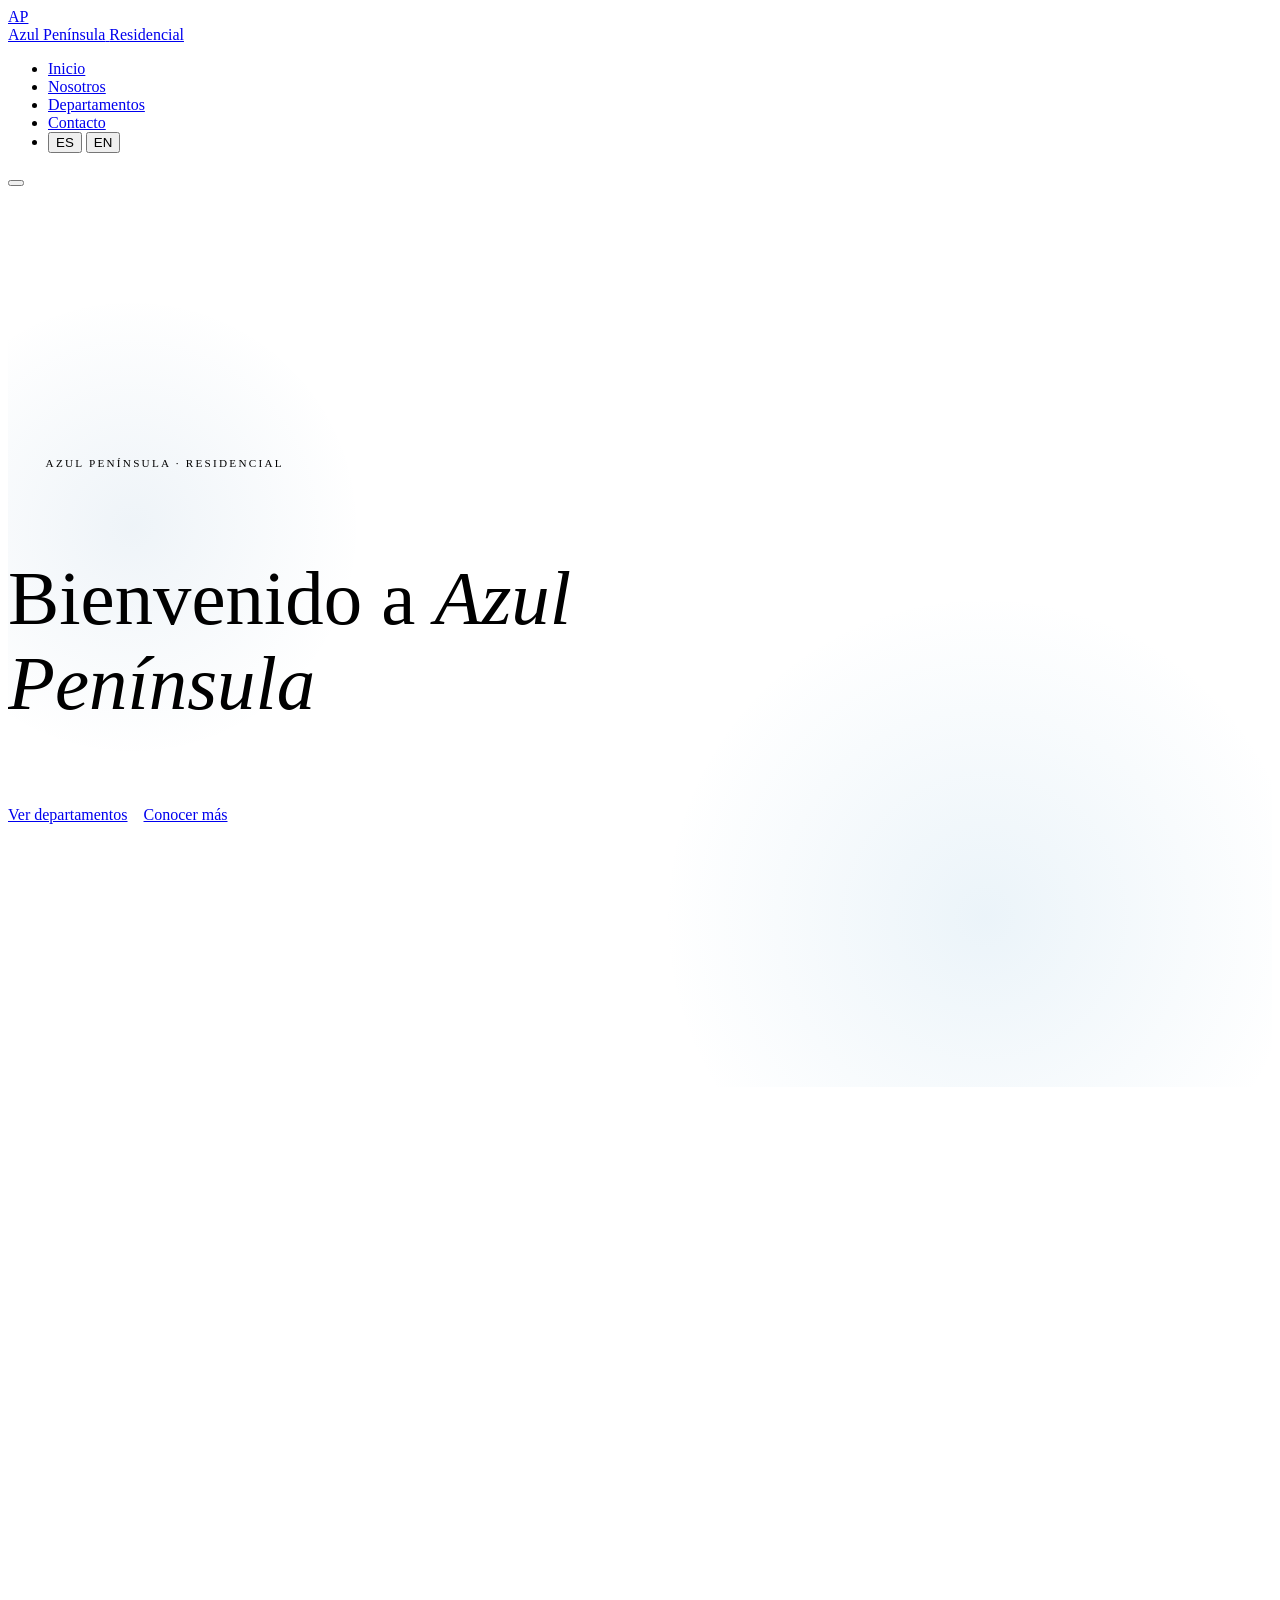
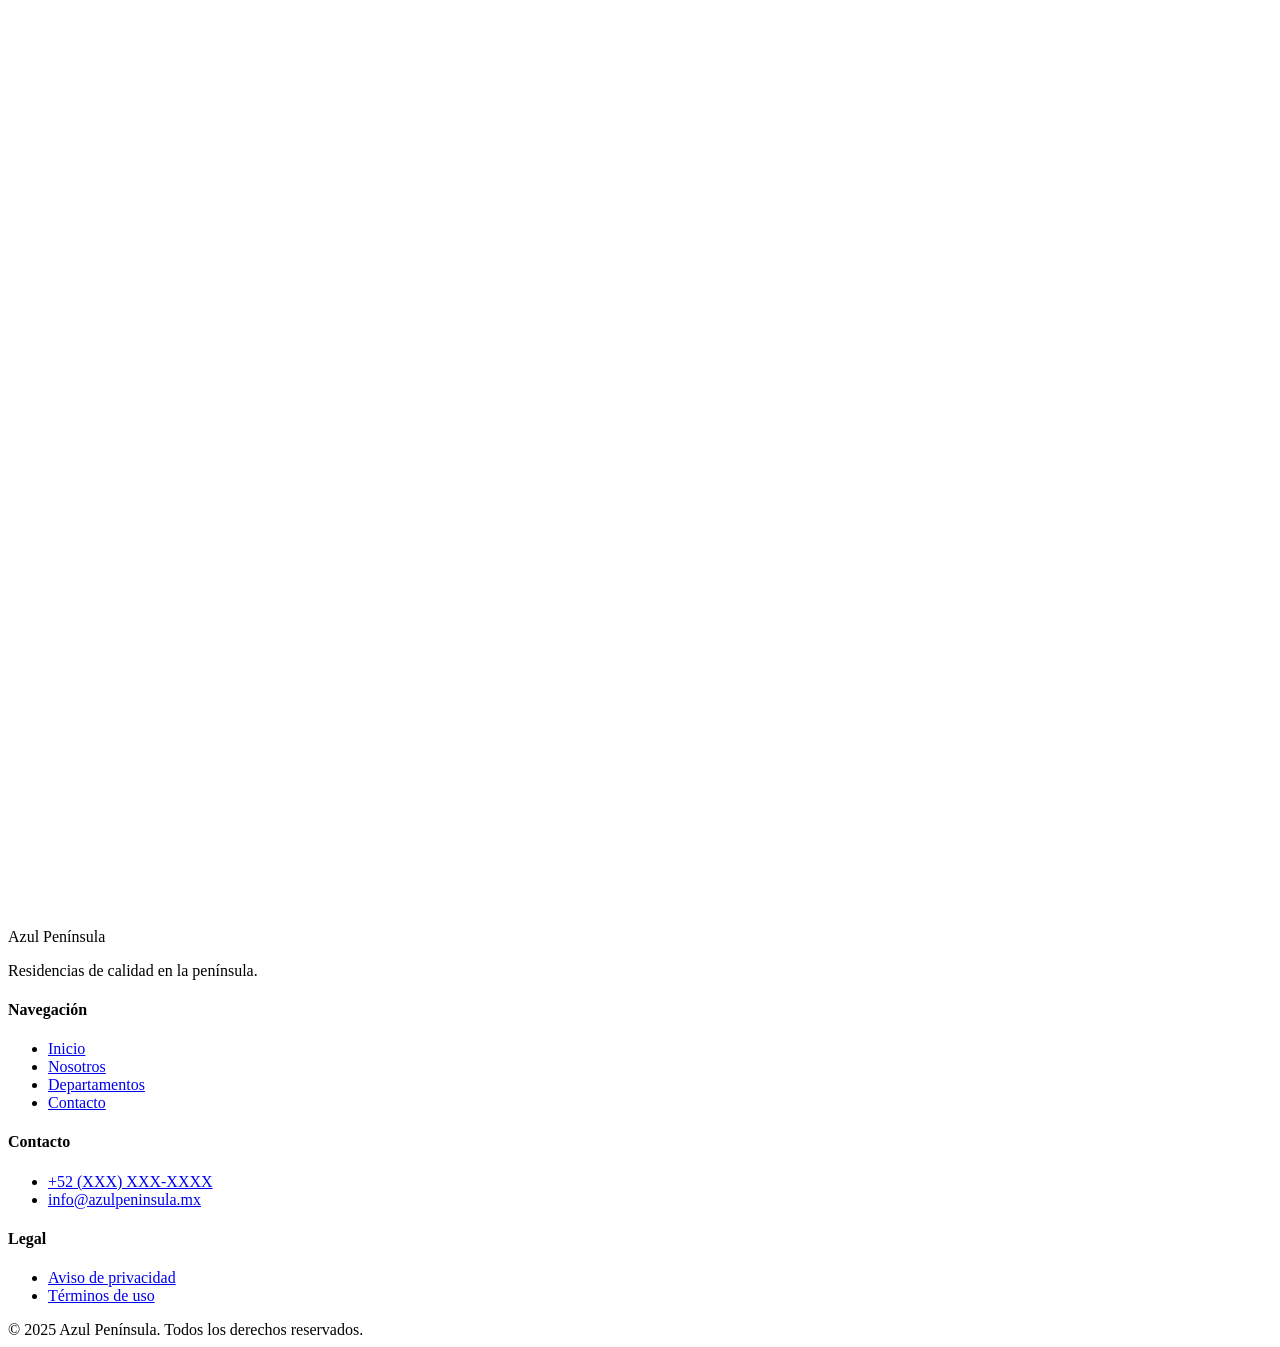
==== index.html @ d914172b "initial commit" ====
<!DOCTYPE html>
<html lang="es">
<head>
  <meta charset="UTF-8" />
  <meta name="viewport" content="width=device-width, initial-scale=1.0" />
  <title>Azul Península — Residencias</title>
  <meta name="description" content="Fraccionamiento residencial Azul Península. Departamentos en renta con calidad, seguridad y comunidad." />
  <link rel="stylesheet" href="css/styles.css" />
  <style>
    /* ── Fade-in animation ── */
    .fade-in {
      opacity: 0;
      transform: translateY(24px);
      transition: opacity 0.7s ease, transform 0.7s ease;
    }
    .fade-in.visible { opacity: 1; transform: none; }

    /* ── Hero principal ── */
    .hero {
      min-height: 100vh;
      background: linear-gradient(160deg, var(--azul-deep) 0%, var(--azul-mid) 60%, #1e4d7a 100%);
      display: flex;
      align-items: center;
      position: relative;
      overflow: hidden;
    }

    .hero::before {
      content: '';
      position: absolute;
      bottom: -20%; right: -5%;
      width: 700px; height: 700px;
      border-radius: 50%;
      background: radial-gradient(circle, rgba(91,163,208,0.12) 0%, transparent 65%);
      pointer-events: none;
    }

    .hero::after {
      content: '';
      position: absolute;
      top: 10%; left: -10%;
      width: 500px; height: 500px;
      border-radius: 50%;
      background: radial-gradient(circle, rgba(42,111,168,0.08) 0%, transparent 65%);
      pointer-events: none;
    }

    .hero-content {
      position: relative;
      z-index: 1;
      max-width: 680px;
    }

    .hero-eyebrow {
      display: inline-flex;
      align-items: center;
      gap: 0.6rem;
      font-size: 0.7rem;
      font-weight: 500;
      letter-spacing: 0.2em;
      text-transform: uppercase;
      color: var(--azul-light);
      margin-bottom: 1.5rem;
    }

    .hero-eyebrow::before {
      content: '';
      display: block;
      width: 28px; height: 1px;
      background: var(--azul-light);
    }

    .hero h1 {
      color: var(--white);
      font-size: clamp(2.8rem, 6vw, 5rem);
      font-weight: 300;
      line-height: 1.1;
      margin-bottom: 1.25rem;
    }

    .hero h1 em {
      font-style: italic;
      color: var(--azul-light);
    }

    .hero p {
      color: rgba(255,255,255,0.65);
      font-size: 1.05rem;
      max-width: 480px;
      margin-bottom: 2.5rem;
    }

    .hero-actions {
      display: flex;
      gap: 1rem;
      flex-wrap: wrap;
    }

    /* Scroll indicator */
    .scroll-hint {
      position: absolute;
      bottom: 2rem; left: 50%;
      transform: translateX(-50%);
      display: flex;
      flex-direction: column;
      align-items: center;
      gap: 0.4rem;
      color: rgba(255,255,255,0.3);
      font-size: 0.65rem;
      letter-spacing: 0.15em;
      text-transform: uppercase;
      animation: bounce 2.5s ease-in-out infinite;
    }

    .scroll-hint svg { width: 18px; height: 18px; }

    @keyframes bounce {
      0%, 100% { transform: translateX(-50%) translateY(0); }
      50%       { transform: translateX(-50%) translateY(8px); }
    }

    /* ── Sección Nosotros ── */
    .home-about {
      background: var(--sand-light);
    }

    .home-about .container {
      display: grid;
      grid-template-columns: 1fr 1fr;
      gap: 5rem;
      align-items: center;
    }

    .about-image {
      border-radius: var(--radius-lg);
      overflow: hidden;
      aspect-ratio: 4/3;
    }

    .about-image .img-placeholder {
      width: 100%; height: 100%;
      min-height: 320px;
    }

    /* ── Sección Departamentos preview ── */
    .home-listings { background: var(--white); }

    .listings-header {
      text-align: center;
      margin-bottom: 3.5rem;
    }

    .listings-preview-grid {
      display: grid;
      grid-template-columns: repeat(3, 1fr);
      gap: 1.5rem;
      margin-bottom: 3rem;
    }

    .listing-preview-card {
      border-radius: var(--radius-lg);
      overflow: hidden;
      box-shadow: var(--shadow-sm);
      transition: var(--transition);
    }

    .listing-preview-card:hover {
      transform: translateY(-5px);
      box-shadow: var(--shadow-md);
    }

    .listing-img {
      aspect-ratio: 4/3;
    }

    .listing-img .img-placeholder { width: 100%; height: 100%; min-height: 200px; }

    .listing-info {
      padding: 1.25rem 1.5rem;
      background: var(--white);
    }

    .listing-info h4 {
      font-family: var(--font-display);
      font-size: 1.15rem;
      font-weight: 400;
      color: var(--text-dark);
      margin-bottom: 0.25rem;
    }

    .listing-price {
      font-size: 1.05rem;
      font-weight: 500;
      color: var(--azul-accent);
    }

    .listing-price span {
      font-size: 0.78rem;
      font-weight: 400;
      color: var(--text-light);
    }

    /* ── CTA Banner ── */
    .cta-banner {
      background: linear-gradient(135deg, var(--azul-deep) 0%, var(--azul-mid) 100%);
      padding: 5rem 0;
      text-align: center;
      position: relative;
      overflow: hidden;
    }

    .cta-banner::before {
      content: '';
      position: absolute;
      inset: 0;
      background: radial-gradient(ellipse at center, rgba(91,163,208,0.1) 0%, transparent 70%);
    }

    .cta-banner h2 { color: var(--white); position: relative; }
    .cta-banner p  { color: rgba(255,255,255,0.6); position: relative; margin: 1rem auto 2rem; max-width: 460px; }

    /* ── Responsive ── */
    @media (max-width: 900px) {
      .home-about .container { grid-template-columns: 1fr; gap: 2.5rem; }
      .about-image { display: none; }
      .listings-preview-grid { grid-template-columns: repeat(2, 1fr); }
    }

    @media (max-width: 600px) {
      .listings-preview-grid { grid-template-columns: 1fr; }
      .hero-actions { flex-direction: column; }
    }
  </style>
</head>
<body>

  <!-- ══ NAVBAR ══ -->
  <nav class="navbar">
    <div class="container">
      <a href="index.html" class="nav-logo">
        <div class="nav-logo-mark">AP</div>
        <div class="nav-logo-text">
          <span class="name">Azul Península</span>
          <span class="tagline">Residencial</span>
        </div>
      </a>

      <ul class="nav-links">
        <li><a href="index.html"       data-i18n="nav.inicio">Inicio</a></li>
        <li><a href="about.html"       data-i18n="nav.nosotros">Nosotros</a></li>
        <li><a href="listings.html"    data-i18n="nav.departamentos">Departamentos</a></li>
        <li><a href="contact.html"     data-i18n="nav.contacto">Contacto</a></li>
        <li>
          <div class="lang-switch">
            <button class="lang-btn active" data-lang="es">ES</button>
            <button class="lang-btn"        data-lang="en">EN</button>
          </div>
        </li>
      </ul>

      <button class="nav-toggle" aria-label="Menú" aria-expanded="false">
        <span></span><span></span><span></span>
      </button>
    </div>
  </nav>

  <!-- ══ HERO ══ -->
  <section class="hero">
    <div class="container">
      <div class="hero-content">
        <span class="hero-eyebrow">Azul Península · Residencial</span>
        <h1 data-i18n="hero.titulo">Bienvenido a <em>Azul Península</em></h1>
        <p data-i18n="hero.subtitulo">Un lugar donde vivir bien es el estándar.</p>
        <div class="hero-actions">
          <a href="listings.html" class="btn btn-primary" data-i18n="hero.cta1">Ver departamentos</a>
          <a href="about.html"    class="btn btn-ghost"   data-i18n="hero.cta2">Conocer más</a>
        </div>
      </div>
    </div>
    <div class="scroll-hint">
      <svg viewBox="0 0 24 24" fill="none" stroke="currentColor" stroke-width="1.5">
        <path d="M12 5v14M5 12l7 7 7-7"/>
      </svg>
    </div>
  </section>

  <!-- ══ NOSOTROS (preview) ══ -->
  <section class="home-about fade-in">
    <div class="container">
      <div class="about-image">
        <div class="img-placeholder">📷 Foto del fraccionamiento</div>
      </div>
      <div class="about-text">
        <span class="section-label" data-i18n="home.nosotros.label">Quiénes somos</span>
        <h2 data-i18n="home.nosotros.titulo">Comunidad, transparencia y calidad de vida</h2>
        <div class="section-divider"></div>
        <p data-i18n="home.nosotros.texto">
          Azul Península es un fraccionamiento residencial administrado con transparencia, donde cada residente forma parte de una comunidad comprometida con el bienestar colectivo.
        </p>
        <a href="about.html" class="btn btn-outline mt-4" data-i18n="home.nosotros.cta">Conoce a la administración</a>
      </div>
    </div>
  </section>

  <!-- ══ DEPARTAMENTOS (preview) ══ -->
  <section class="home-listings fade-in">
    <div class="container">
      <div class="listings-header">
        <span class="section-label" data-i18n="home.deptos.label">Disponibles</span>
        <h2 data-i18n="home.deptos.titulo">Departamentos en renta</h2>
        <div class="section-divider center"></div>
        <p data-i18n="home.deptos.texto">Espacios modernos y bien equipados listos para habitarse.</p>
      </div>

      <div class="listings-preview-grid">
        <!-- Card 1 -->
        <div class="listing-preview-card">
          <div class="listing-img">
            <div class="img-placeholder">📷 Depto 101</div>
          </div>
          <div class="listing-info">
            <h4>Departamento 101</h4>
            <p class="listing-price">$8,500 <span data-i18n="listings.card.renta">/ mes</span></p>
          </div>
        </div>
        <!-- Card 2 -->
        <div class="listing-preview-card">
          <div class="listing-img">
            <div class="img-placeholder">📷 Depto 205</div>
          </div>
          <div class="listing-info">
            <h4>Departamento 205</h4>
            <p class="listing-price">$9,200 <span data-i18n="listings.card.renta">/ mes</span></p>
          </div>
        </div>
        <!-- Card 3 -->
        <div class="listing-preview-card">
          <div class="listing-img">
            <div class="img-placeholder">📷 Depto 312</div>
          </div>
          <div class="listing-info">
            <h4>Departamento 312</h4>
            <p class="listing-price">$10,500 <span data-i18n="listings.card.renta">/ mes</span></p>
          </div>
        </div>
      </div>

      <div class="text-center">
        <a href="listings.html" class="btn btn-primary" data-i18n="home.deptos.cta">Ver catálogo completo</a>
      </div>
    </div>
  </section>

  <!-- ══ CTA BANNER ══ -->
  <section class="cta-banner fade-in">
    <div class="container">
      <span class="section-label" data-i18n="home.contacto.label">¿Listo para vivir aquí?</span>
      <h2 data-i18n="home.contacto.titulo">Agenda una visita</h2>
      <p data-i18n="home.contacto.texto">Nuestro equipo está listo para mostrarte las opciones disponibles.</p>
      <a href="contact.html" class="btn btn-primary" data-i18n="home.contacto.cta">Contactar ahora</a>
    </div>
  </section>

  <!-- ══ FOOTER ══ -->
  <footer class="footer">
    <div class="container">
      <div class="footer-grid">
        <div class="footer-brand">
          <p class="name">Azul Península</p>
          <p data-i18n="footer.tagline">Residencias de calidad en la península.</p>
        </div>
        <div class="footer-col">
          <h4 data-i18n="footer.nav">Navegación</h4>
          <ul>
            <li><a href="index.html"    data-i18n="nav.inicio">Inicio</a></li>
            <li><a href="about.html"    data-i18n="nav.nosotros">Nosotros</a></li>
            <li><a href="listings.html" data-i18n="nav.departamentos">Departamentos</a></li>
            <li><a href="contact.html"  data-i18n="nav.contacto">Contacto</a></li>
          </ul>
        </div>
        <div class="footer-col">
          <h4 data-i18n="footer.contacto">Contacto</h4>
          <ul>
            <li><a href="tel:+52XXXXXXXXXX">+52 (XXX) XXX-XXXX</a></li>
            <li><a href="mailto:info@azulpeninsula.mx">info@azulpeninsula.mx</a></li>
          </ul>
        </div>
        <div class="footer-col">
          <h4 data-i18n="footer.legal">Legal</h4>
          <ul>
            <li><a href="#" data-i18n="footer.aviso">Aviso de privacidad</a></li>
            <li><a href="#" data-i18n="footer.terminos">Términos de uso</a></li>
          </ul>
        </div>
      </div>
      <div class="footer-bottom">
        <span>© 2025 Azul Península.</span>
        <span data-i18n="footer.rights">Todos los derechos reservados.</span>
      </div>
    </div>
  </footer>

  <script src="js/main.js"></script>
</body>
</html>
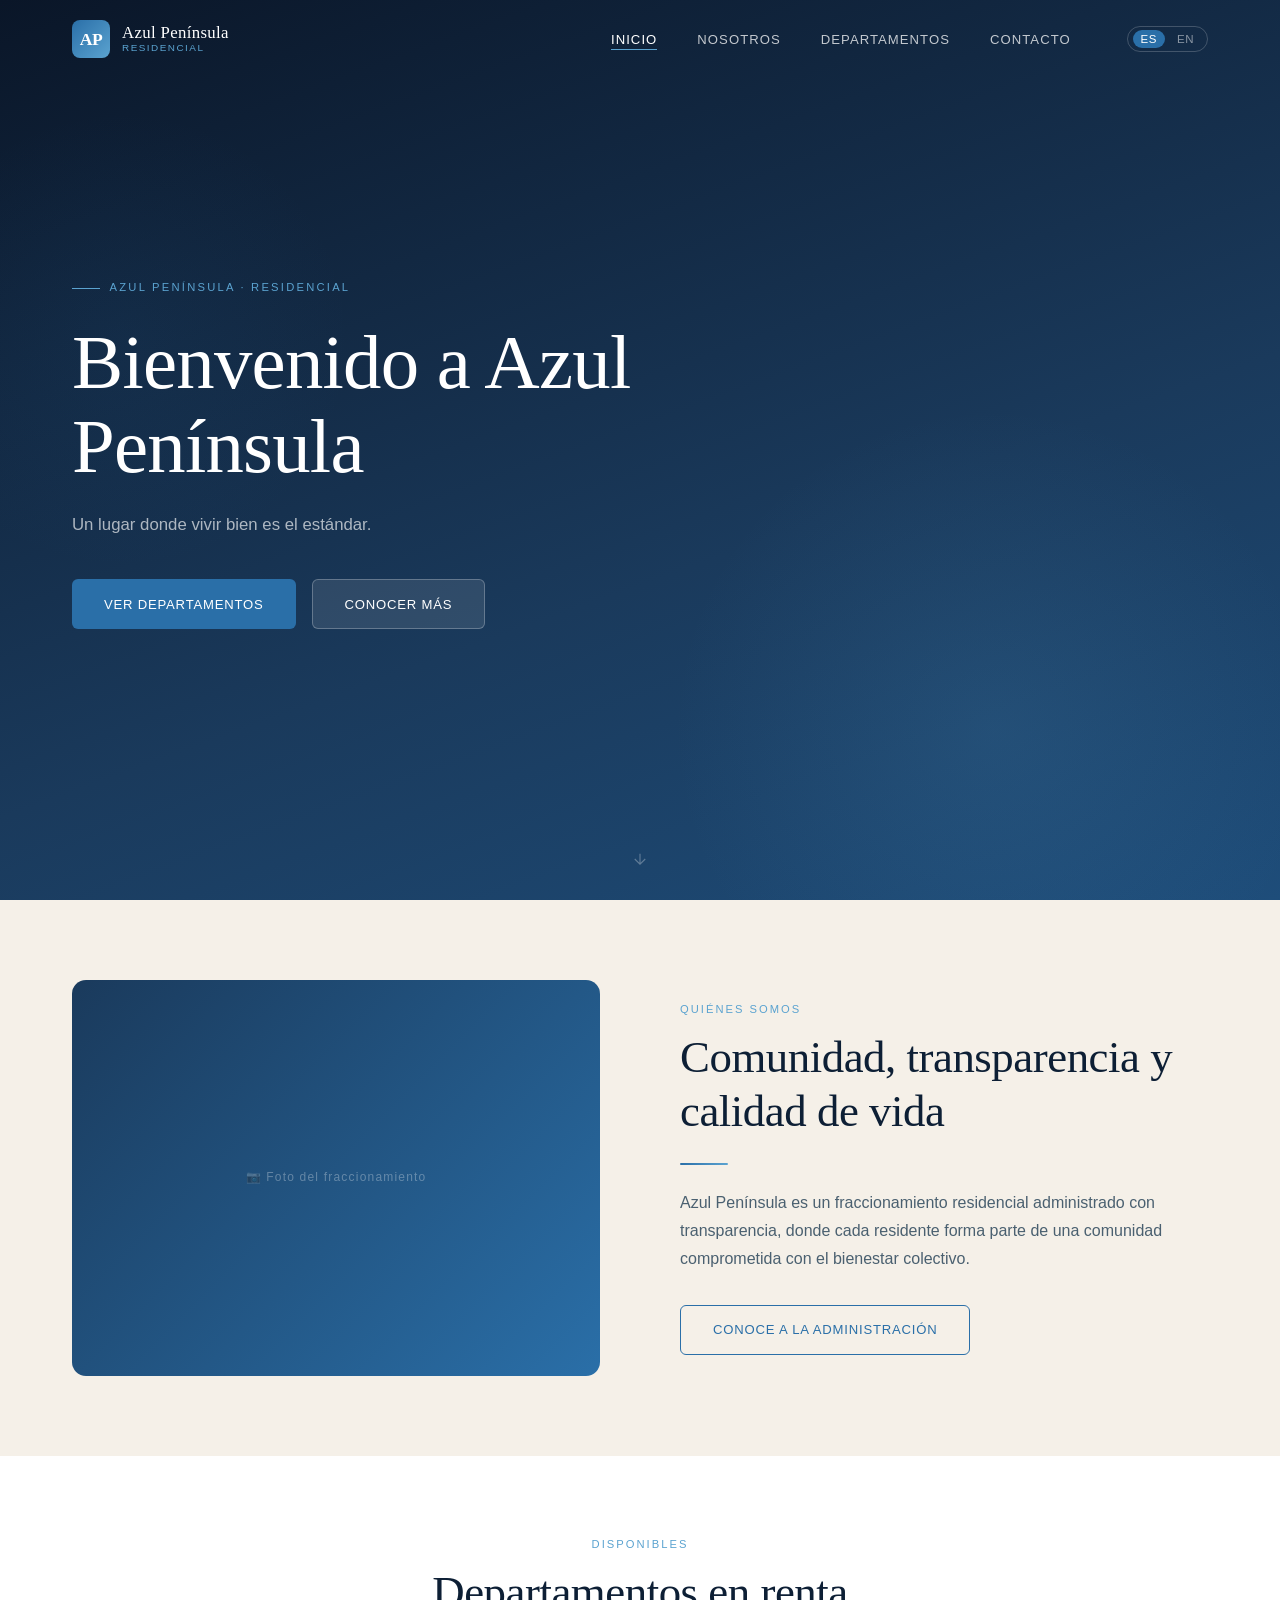
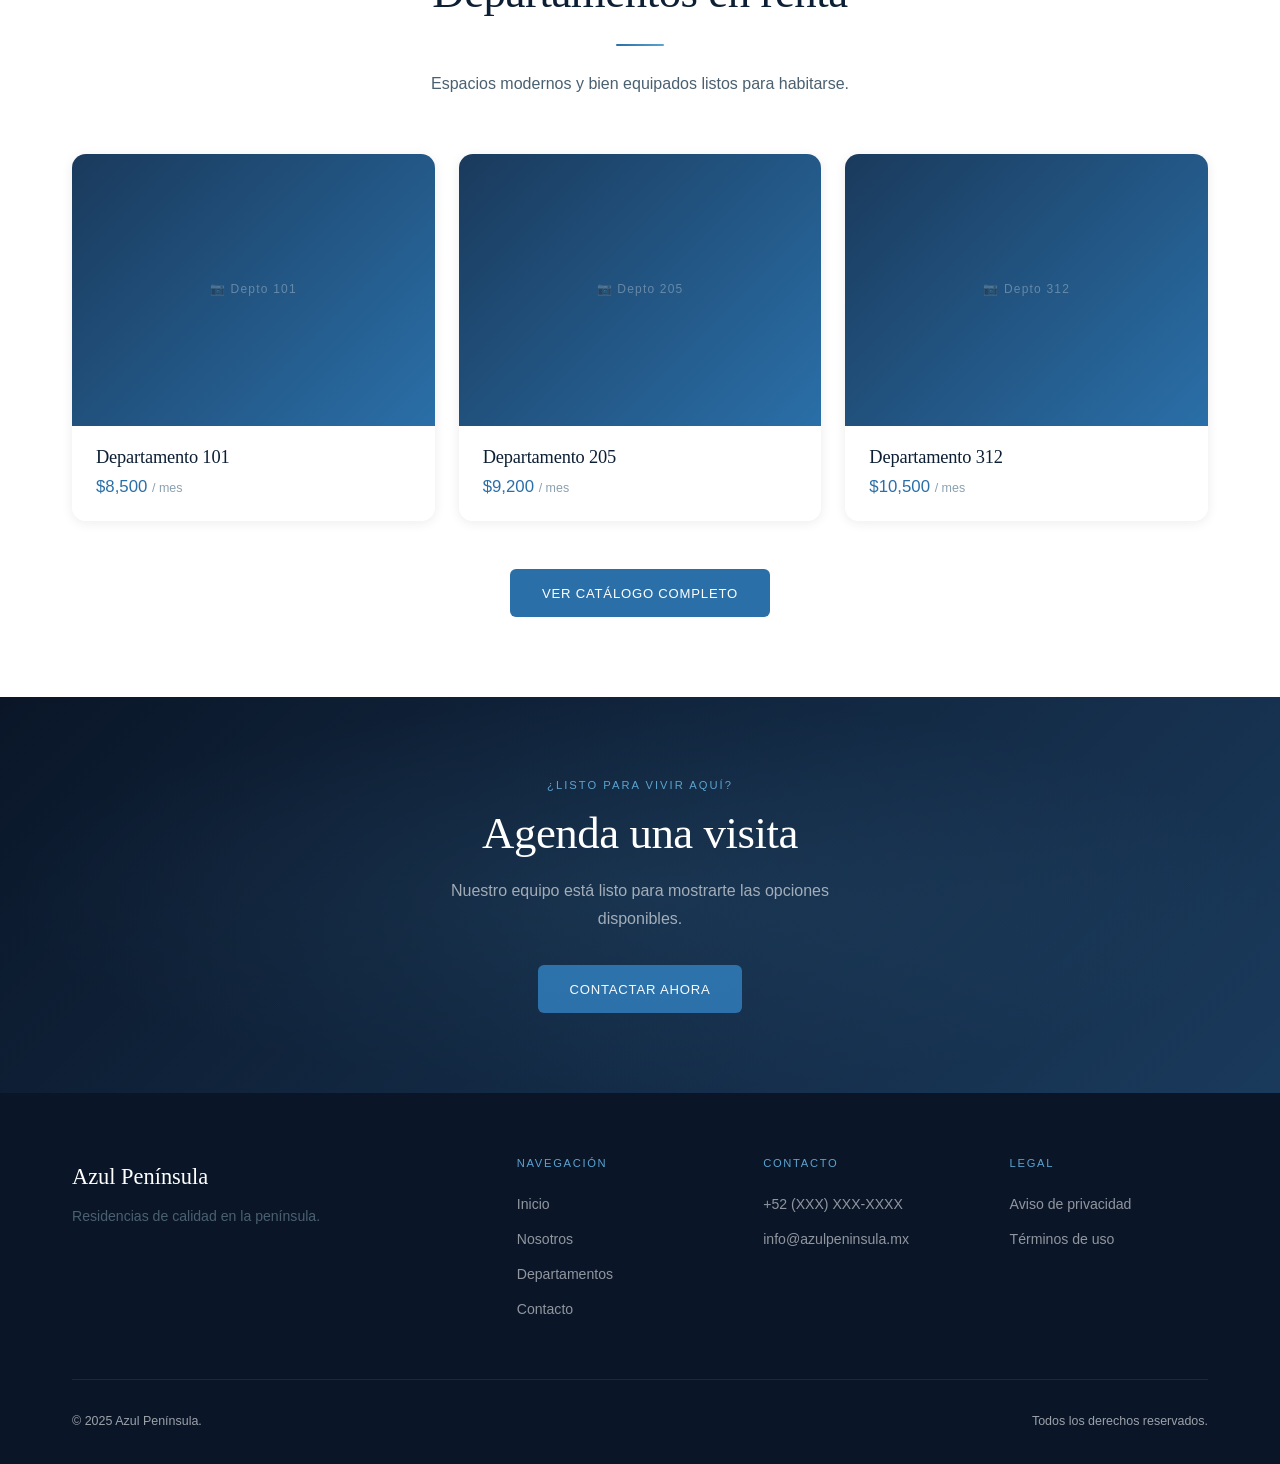
==== commit ce275b8c: "add module structure" ====
--- a/index.html
+++ b/index.html
@@ -1,405 +1,551 @@
-<!DOCTYPE html>
+<!doctype html>
 <html lang="es">
-<head>
-  <meta charset="UTF-8" />
-  <meta name="viewport" content="width=device-width, initial-scale=1.0" />
-  <title>Azul Península — Residencias</title>
-  <meta name="description" content="Fraccionamiento residencial Azul Península. Departamentos en renta con calidad, seguridad y comunidad." />
-  <link rel="stylesheet" href="css/styles.css" />
-  <style>
-    /* ── Fade-in animation ── */
-    .fade-in {
-      opacity: 0;
-      transform: translateY(24px);
-      transition: opacity 0.7s ease, transform 0.7s ease;
-    }
-    .fade-in.visible { opacity: 1; transform: none; }
-
-    /* ── Hero principal ── */
-    .hero {
-      min-height: 100vh;
-      background: linear-gradient(160deg, var(--azul-deep) 0%, var(--azul-mid) 60%, #1e4d7a 100%);
-      display: flex;
-      align-items: center;
-      position: relative;
-      overflow: hidden;
-    }
-
-    .hero::before {
-      content: '';
-      position: absolute;
-      bottom: -20%; right: -5%;
-      width: 700px; height: 700px;
-      border-radius: 50%;
-      background: radial-gradient(circle, rgba(91,163,208,0.12) 0%, transparent 65%);
-      pointer-events: none;
-    }
-
-    .hero::after {
-      content: '';
-      position: absolute;
-      top: 10%; left: -10%;
-      width: 500px; height: 500px;
-      border-radius: 50%;
-      background: radial-gradient(circle, rgba(42,111,168,0.08) 0%, transparent 65%);
-      pointer-events: none;
-    }
-
-    .hero-content {
-      position: relative;
-      z-index: 1;
-      max-width: 680px;
-    }
-
-    .hero-eyebrow {
-      display: inline-flex;
-      align-items: center;
-      gap: 0.6rem;
-      font-size: 0.7rem;
-      font-weight: 500;
-      letter-spacing: 0.2em;
-      text-transform: uppercase;
-      color: var(--azul-light);
-      margin-bottom: 1.5rem;
-    }
-
-    .hero-eyebrow::before {
-      content: '';
-      display: block;
-      width: 28px; height: 1px;
-      background: var(--azul-light);
-    }
-
-    .hero h1 {
-      color: var(--white);
-      font-size: clamp(2.8rem, 6vw, 5rem);
-      font-weight: 300;
-      line-height: 1.1;
-      margin-bottom: 1.25rem;
-    }
-
-    .hero h1 em {
-      font-style: italic;
-      color: var(--azul-light);
-    }
-
-    .hero p {
-      color: rgba(255,255,255,0.65);
-      font-size: 1.05rem;
-      max-width: 480px;
-      margin-bottom: 2.5rem;
-    }
-
-    .hero-actions {
-      display: flex;
-      gap: 1rem;
-      flex-wrap: wrap;
-    }
-
-    /* Scroll indicator */
-    .scroll-hint {
-      position: absolute;
-      bottom: 2rem; left: 50%;
-      transform: translateX(-50%);
-      display: flex;
-      flex-direction: column;
-      align-items: center;
-      gap: 0.4rem;
-      color: rgba(255,255,255,0.3);
-      font-size: 0.65rem;
-      letter-spacing: 0.15em;
-      text-transform: uppercase;
-      animation: bounce 2.5s ease-in-out infinite;
-    }
-
-    .scroll-hint svg { width: 18px; height: 18px; }
-
-    @keyframes bounce {
-      0%, 100% { transform: translateX(-50%) translateY(0); }
-      50%       { transform: translateX(-50%) translateY(8px); }
-    }
-
-    /* ── Sección Nosotros ── */
-    .home-about {
-      background: var(--sand-light);
-    }
-
-    .home-about .container {
-      display: grid;
-      grid-template-columns: 1fr 1fr;
-      gap: 5rem;
-      align-items: center;
-    }
-
-    .about-image {
-      border-radius: var(--radius-lg);
-      overflow: hidden;
-      aspect-ratio: 4/3;
-    }
-
-    .about-image .img-placeholder {
-      width: 100%; height: 100%;
-      min-height: 320px;
-    }
-
-    /* ── Sección Departamentos preview ── */
-    .home-listings { background: var(--white); }
-
-    .listings-header {
-      text-align: center;
-      margin-bottom: 3.5rem;
-    }
-
-    .listings-preview-grid {
-      display: grid;
-      grid-template-columns: repeat(3, 1fr);
-      gap: 1.5rem;
-      margin-bottom: 3rem;
-    }
-
-    .listing-preview-card {
-      border-radius: var(--radius-lg);
-      overflow: hidden;
-      box-shadow: var(--shadow-sm);
-      transition: var(--transition);
-    }
-
-    .listing-preview-card:hover {
-      transform: translateY(-5px);
-      box-shadow: var(--shadow-md);
-    }
-
-    .listing-img {
-      aspect-ratio: 4/3;
-    }
-
-    .listing-img .img-placeholder { width: 100%; height: 100%; min-height: 200px; }
-
-    .listing-info {
-      padding: 1.25rem 1.5rem;
-      background: var(--white);
-    }
-
-    .listing-info h4 {
-      font-family: var(--font-display);
-      font-size: 1.15rem;
-      font-weight: 400;
-      color: var(--text-dark);
-      margin-bottom: 0.25rem;
-    }
-
-    .listing-price {
-      font-size: 1.05rem;
-      font-weight: 500;
-      color: var(--azul-accent);
-    }
-
-    .listing-price span {
-      font-size: 0.78rem;
-      font-weight: 400;
-      color: var(--text-light);
-    }
-
-    /* ── CTA Banner ── */
-    .cta-banner {
-      background: linear-gradient(135deg, var(--azul-deep) 0%, var(--azul-mid) 100%);
-      padding: 5rem 0;
-      text-align: center;
-      position: relative;
-      overflow: hidden;
-    }
-
-    .cta-banner::before {
-      content: '';
-      position: absolute;
-      inset: 0;
-      background: radial-gradient(ellipse at center, rgba(91,163,208,0.1) 0%, transparent 70%);
-    }
-
-    .cta-banner h2 { color: var(--white); position: relative; }
-    .cta-banner p  { color: rgba(255,255,255,0.6); position: relative; margin: 1rem auto 2rem; max-width: 460px; }
-
-    /* ── Responsive ── */
-    @media (max-width: 900px) {
-      .home-about .container { grid-template-columns: 1fr; gap: 2.5rem; }
-      .about-image { display: none; }
-      .listings-preview-grid { grid-template-columns: repeat(2, 1fr); }
-    }
-
-    @media (max-width: 600px) {
-      .listings-preview-grid { grid-template-columns: 1fr; }
-      .hero-actions { flex-direction: column; }
-    }
-  </style>
-</head>
-<body>
-
-  <!-- ══ NAVBAR ══ -->
-  <nav class="navbar">
-    <div class="container">
-      <a href="index.html" class="nav-logo">
-        <div class="nav-logo-mark">AP</div>
-        <div class="nav-logo-text">
-          <span class="name">Azul Península</span>
-          <span class="tagline">Residencial</span>
-        </div>
-      </a>
-
-      <ul class="nav-links">
-        <li><a href="index.html"       data-i18n="nav.inicio">Inicio</a></li>
-        <li><a href="about.html"       data-i18n="nav.nosotros">Nosotros</a></li>
-        <li><a href="listings.html"    data-i18n="nav.departamentos">Departamentos</a></li>
-        <li><a href="contact.html"     data-i18n="nav.contacto">Contacto</a></li>
-        <li>
-          <div class="lang-switch">
-            <button class="lang-btn active" data-lang="es">ES</button>
-            <button class="lang-btn"        data-lang="en">EN</button>
-          </div>
-        </li>
-      </ul>
-
-      <button class="nav-toggle" aria-label="Menú" aria-expanded="false">
-        <span></span><span></span><span></span>
-      </button>
-    </div>
-  </nav>
-
-  <!-- ══ HERO ══ -->
-  <section class="hero">
-    <div class="container">
-      <div class="hero-content">
-        <span class="hero-eyebrow">Azul Península · Residencial</span>
-        <h1 data-i18n="hero.titulo">Bienvenido a <em>Azul Península</em></h1>
-        <p data-i18n="hero.subtitulo">Un lugar donde vivir bien es el estándar.</p>
-        <div class="hero-actions">
-          <a href="listings.html" class="btn btn-primary" data-i18n="hero.cta1">Ver departamentos</a>
-          <a href="about.html"    class="btn btn-ghost"   data-i18n="hero.cta2">Conocer más</a>
-        </div>
-      </div>
-    </div>
-    <div class="scroll-hint">
-      <svg viewBox="0 0 24 24" fill="none" stroke="currentColor" stroke-width="1.5">
-        <path d="M12 5v14M5 12l7 7 7-7"/>
-      </svg>
-    </div>
-  </section>
-
-  <!-- ══ NOSOTROS (preview) ══ -->
-  <section class="home-about fade-in">
-    <div class="container">
-      <div class="about-image">
-        <div class="img-placeholder">📷 Foto del fraccionamiento</div>
-      </div>
-      <div class="about-text">
-        <span class="section-label" data-i18n="home.nosotros.label">Quiénes somos</span>
-        <h2 data-i18n="home.nosotros.titulo">Comunidad, transparencia y calidad de vida</h2>
-        <div class="section-divider"></div>
-        <p data-i18n="home.nosotros.texto">
-          Azul Península es un fraccionamiento residencial administrado con transparencia, donde cada residente forma parte de una comunidad comprometida con el bienestar colectivo.
+  <head>
+    <meta charset="UTF-8" />
+    <meta name="viewport" content="width=device-width, initial-scale=1.0" />
+    <title>Azul Península — Residencias</title>
+    <meta
+      name="description"
+      content="Fraccionamiento residencial Azul Península. Departamentos en renta con calidad, seguridad y comunidad."
+    />
+    <link rel="stylesheet" href="./css/styles.css" />
+    <style>
+      /* ── Fade-in animation ── */
+      .fade-in {
+        opacity: 0;
+        transform: translateY(24px);
+        transition:
+          opacity 0.7s ease,
+          transform 0.7s ease;
+      }
+      .fade-in.visible {
+        opacity: 1;
+        transform: none;
+      }
+
+      /* ── Hero principal ── */
+      .hero {
+        min-height: 100vh;
+        background: linear-gradient(
+          160deg,
+          var(--azul-deep) 0%,
+          var(--azul-mid) 60%,
+          #1e4d7a 100%
+        );
+        display: flex;
+        align-items: center;
+        position: relative;
+        overflow: hidden;
+      }
+
+      .hero::before {
+        content: "";
+        position: absolute;
+        bottom: -20%;
+        right: -5%;
+        width: 700px;
+        height: 700px;
+        border-radius: 50%;
+        background: radial-gradient(
+          circle,
+          rgba(91, 163, 208, 0.12) 0%,
+          transparent 65%
+        );
+        pointer-events: none;
+      }
+
+      .hero::after {
+        content: "";
+        position: absolute;
+        top: 10%;
+        left: -10%;
+        width: 500px;
+        height: 500px;
+        border-radius: 50%;
+        background: radial-gradient(
+          circle,
+          rgba(42, 111, 168, 0.08) 0%,
+          transparent 65%
+        );
+        pointer-events: none;
+      }
+
+      .hero-content {
+        position: relative;
+        z-index: 1;
+        max-width: 680px;
+      }
+
+      .hero-eyebrow {
+        display: inline-flex;
+        align-items: center;
+        gap: 0.6rem;
+        font-size: 0.7rem;
+        font-weight: 500;
+        letter-spacing: 0.2em;
+        text-transform: uppercase;
+        color: var(--azul-light);
+        margin-bottom: 1.5rem;
+      }
+
+      .hero-eyebrow::before {
+        content: "";
+        display: block;
+        width: 28px;
+        height: 1px;
+        background: var(--azul-light);
+      }
+
+      .hero h1 {
+        color: var(--white);
+        font-size: clamp(2.8rem, 6vw, 5rem);
+        font-weight: 300;
+        line-height: 1.1;
+        margin-bottom: 1.25rem;
+      }
+
+      .hero h1 em {
+        font-style: italic;
+        color: var(--azul-light);
+      }
+
+      .hero p {
+        color: rgba(255, 255, 255, 0.65);
+        font-size: 1.05rem;
+        max-width: 480px;
+        margin-bottom: 2.5rem;
+      }
+
+      .hero-actions {
+        display: flex;
+        gap: 1rem;
+        flex-wrap: wrap;
+      }
+
+      /* Scroll indicator */
+      .scroll-hint {
+        position: absolute;
+        bottom: 2rem;
+        left: 50%;
+        transform: translateX(-50%);
+        display: flex;
+        flex-direction: column;
+        align-items: center;
+        gap: 0.4rem;
+        color: rgba(255, 255, 255, 0.3);
+        font-size: 0.65rem;
+        letter-spacing: 0.15em;
+        text-transform: uppercase;
+        animation: bounce 2.5s ease-in-out infinite;
+      }
+
+      .scroll-hint svg {
+        width: 18px;
+        height: 18px;
+      }
+
+      @keyframes bounce {
+        0%,
+        100% {
+          transform: translateX(-50%) translateY(0);
+        }
+        50% {
+          transform: translateX(-50%) translateY(8px);
+        }
+      }
+
+      /* ── Sección Nosotros ── */
+      .home-about {
+        background: var(--sand-light);
+      }
+
+      .home-about .container {
+        display: grid;
+        grid-template-columns: 1fr 1fr;
+        gap: 5rem;
+        align-items: center;
+      }
+
+      .about-image {
+        border-radius: var(--radius-lg);
+        overflow: hidden;
+        aspect-ratio: 4/3;
+      }
+
+      .about-image .img-placeholder {
+        width: 100%;
+        height: 100%;
+        min-height: 320px;
+      }
+
+      /* ── Sección Departamentos preview ── */
+      .home-listings {
+        background: var(--white);
+      }
+
+      .listings-header {
+        text-align: center;
+        margin-bottom: 3.5rem;
+      }
+
+      .listings-preview-grid {
+        display: grid;
+        grid-template-columns: repeat(3, 1fr);
+        gap: 1.5rem;
+        margin-bottom: 3rem;
+      }
+
+      .listing-preview-card {
+        border-radius: var(--radius-lg);
+        overflow: hidden;
+        box-shadow: var(--shadow-sm);
+        transition: var(--transition);
+      }
+
+      .listing-preview-card:hover {
+        transform: translateY(-5px);
+        box-shadow: var(--shadow-md);
+      }
+
+      .listing-img {
+        aspect-ratio: 4/3;
+      }
+
+      .listing-img .img-placeholder {
+        width: 100%;
+        height: 100%;
+        min-height: 200px;
+      }
+
+      .listing-info {
+        padding: 1.25rem 1.5rem;
+        background: var(--white);
+      }
+
+      .listing-info h4 {
+        font-family: var(--font-display);
+        font-size: 1.15rem;
+        font-weight: 400;
+        color: var(--text-dark);
+        margin-bottom: 0.25rem;
+      }
+
+      .listing-price {
+        font-size: 1.05rem;
+        font-weight: 500;
+        color: var(--azul-accent);
+      }
+
+      .listing-price span {
+        font-size: 0.78rem;
+        font-weight: 400;
+        color: var(--text-light);
+      }
+
+      /* ── CTA Banner ── */
+      .cta-banner {
+        background: linear-gradient(
+          135deg,
+          var(--azul-deep) 0%,
+          var(--azul-mid) 100%
+        );
+        padding: 5rem 0;
+        text-align: center;
+        position: relative;
+        overflow: hidden;
+      }
+
+      .cta-banner::before {
+        content: "";
+        position: absolute;
+        inset: 0;
+        background: radial-gradient(
+          ellipse at center,
+          rgba(91, 163, 208, 0.1) 0%,
+          transparent 70%
+        );
+      }
+
+      .cta-banner h2 {
+        color: var(--white);
+        position: relative;
+      }
+      .cta-banner p {
+        color: rgba(255, 255, 255, 0.6);
+        position: relative;
+        margin: 1rem auto 2rem;
+        max-width: 460px;
+      }
+
+      /* ── Responsive ── */
+      @media (max-width: 900px) {
+        .home-about .container {
+          grid-template-columns: 1fr;
+          gap: 2.5rem;
+        }
+        .about-image {
+          display: none;
+        }
+        .listings-preview-grid {
+          grid-template-columns: repeat(2, 1fr);
+        }
+      }
+
+      @media (max-width: 600px) {
+        .listings-preview-grid {
+          grid-template-columns: 1fr;
+        }
+        .hero-actions {
+          flex-direction: column;
+        }
+      }
+    </style>
+  </head>
+  <body>
+    <!-- ══ NAVBAR ══ -->
+    <nav class="navbar">
+      <div class="container">
+        <a href="index.html" class="nav-logo">
+          <div class="nav-logo-mark">AP</div>
+          <div class="nav-logo-text">
+            <span class="name">Azul Península</span>
+            <span class="tagline">Residencial</span>
+          </div>
+        </a>
+
+        <ul class="nav-links">
+          <li><a href="index.html" data-i18n="nav.inicio">Inicio</a></li>
+          <li>
+            <a href="pages/about.html" data-i18n="nav.nosotros">Nosotros</a>
+          </li>
+          <li>
+            <a href="pages/listings.html" data-i18n="nav.departamentos"
+              >Departamentos</a
+            >
+          </li>
+          <li>
+            <a href="pages/contact.html" data-i18n="nav.contacto">Contacto</a>
+          </li>
+          <li>
+            <div class="lang-switch">
+              <button class="lang-btn active" data-lang="es">ES</button>
+              <button class="lang-btn" data-lang="en">EN</button>
+            </div>
+          </li>
+        </ul>
+
+        <button class="nav-toggle" aria-label="Menú" aria-expanded="false">
+          <span></span><span></span><span></span>
+        </button>
+      </div>
+    </nav>
+
+    <!-- ══ HERO ══ -->
+    <section class="hero">
+      <div class="container">
+        <div class="hero-content">
+          <span class="hero-eyebrow">Azul Península · Residencial</span>
+          <h1 data-i18n="hero.titulo">Bienvenido a <em>Azul Península</em></h1>
+          <p data-i18n="hero.subtitulo">
+            Un lugar donde vivir bien es el estándar.
+          </p>
+          <div class="hero-actions">
+            <a
+              href="pages/listings.html"
+              class="btn btn-primary"
+              data-i18n="hero.cta1"
+              >Ver departamentos</a
+            >
+            <a
+              href="pages/about.html"
+              class="btn btn-ghost"
+              data-i18n="hero.cta2"
+              >Conocer más</a
+            >
+          </div>
+        </div>
+      </div>
+      <div class="scroll-hint">
+        <svg
+          viewBox="0 0 24 24"
+          fill="none"
+          stroke="currentColor"
+          stroke-width="1.5"
+        >
+          <path d="M12 5v14M5 12l7 7 7-7" />
+        </svg>
+      </div>
+    </section>
+
+    <!-- ══ NOSOTROS (preview) ══ -->
+    <section class="home-about fade-in">
+      <div class="container">
+        <div class="about-image">
+          <div class="img-placeholder">📷 Foto del fraccionamiento</div>
+        </div>
+        <div class="about-text">
+          <span class="section-label" data-i18n="home.nosotros.label"
+            >Quiénes somos</span
+          >
+          <h2 data-i18n="home.nosotros.titulo">
+            Comunidad, transparencia y calidad de vida
+          </h2>
+          <div class="section-divider"></div>
+          <p data-i18n="home.nosotros.texto">
+            Azul Península es un fraccionamiento residencial administrado con
+            transparencia, donde cada residente forma parte de una comunidad
+            comprometida con el bienestar colectivo.
+          </p>
+          <a
+            href="pages/about.html"
+            class="btn btn-outline mt-4"
+            data-i18n="home.nosotros.cta"
+            >Conoce a la administración</a
+          >
+        </div>
+      </div>
+    </section>
+
+    <!-- ══ DEPARTAMENTOS (preview) ══ -->
+    <section class="home-listings fade-in">
+      <div class="container">
+        <div class="listings-header">
+          <span class="section-label" data-i18n="home.deptos.label"
+            >Disponibles</span
+          >
+          <h2 data-i18n="home.deptos.titulo">Departamentos en renta</h2>
+          <div class="section-divider center"></div>
+          <p data-i18n="home.deptos.texto">
+            Espacios modernos y bien equipados listos para habitarse.
+          </p>
+        </div>
+
+        <div class="listings-preview-grid">
+          <!-- Card 1 -->
+          <div class="listing-preview-card">
+            <div class="listing-img">
+              <div class="img-placeholder">📷 Depto 101</div>
+            </div>
+            <div class="listing-info">
+              <h4>Departamento 101</h4>
+              <p class="listing-price">
+                $8,500 <span data-i18n="listings.card.renta">/ mes</span>
+              </p>
+            </div>
+          </div>
+          <!-- Card 2 -->
+          <div class="listing-preview-card">
+            <div class="listing-img">
+              <div class="img-placeholder">📷 Depto 205</div>
+            </div>
+            <div class="listing-info">
+              <h4>Departamento 205</h4>
+              <p class="listing-price">
+                $9,200 <span data-i18n="listings.card.renta">/ mes</span>
+              </p>
+            </div>
+          </div>
+          <!-- Card 3 -->
+          <div class="listing-preview-card">
+            <div class="listing-img">
+              <div class="img-placeholder">📷 Depto 312</div>
+            </div>
+            <div class="listing-info">
+              <h4>Departamento 312</h4>
+              <p class="listing-price">
+                $10,500 <span data-i18n="listings.card.renta">/ mes</span>
+              </p>
+            </div>
+          </div>
+        </div>
+
+        <div class="text-center">
+          <a
+            href="pages/listings.html"
+            class="btn btn-primary"
+            data-i18n="home.deptos.cta"
+            >Ver catálogo completo</a
+          >
+        </div>
+      </div>
+    </section>
+
+    <!-- ══ CTA BANNER ══ -->
+    <section class="cta-banner fade-in">
+      <div class="container">
+        <span class="section-label" data-i18n="home.contacto.label"
+          >¿Listo para vivir aquí?</span
+        >
+        <h2 data-i18n="home.contacto.titulo">Agenda una visita</h2>
+        <p data-i18n="home.contacto.texto">
+          Nuestro equipo está listo para mostrarte las opciones disponibles.
         </p>
-        <a href="about.html" class="btn btn-outline mt-4" data-i18n="home.nosotros.cta">Conoce a la administración</a>
-      </div>
-    </div>
-  </section>
-
-  <!-- ══ DEPARTAMENTOS (preview) ══ -->
-  <section class="home-listings fade-in">
-    <div class="container">
-      <div class="listings-header">
-        <span class="section-label" data-i18n="home.deptos.label">Disponibles</span>
-        <h2 data-i18n="home.deptos.titulo">Departamentos en renta</h2>
-        <div class="section-divider center"></div>
-        <p data-i18n="home.deptos.texto">Espacios modernos y bien equipados listos para habitarse.</p>
-      </div>
-
-      <div class="listings-preview-grid">
-        <!-- Card 1 -->
-        <div class="listing-preview-card">
-          <div class="listing-img">
-            <div class="img-placeholder">📷 Depto 101</div>
-          </div>
-          <div class="listing-info">
-            <h4>Departamento 101</h4>
-            <p class="listing-price">$8,500 <span data-i18n="listings.card.renta">/ mes</span></p>
-          </div>
-        </div>
-        <!-- Card 2 -->
-        <div class="listing-preview-card">
-          <div class="listing-img">
-            <div class="img-placeholder">📷 Depto 205</div>
-          </div>
-          <div class="listing-info">
-            <h4>Departamento 205</h4>
-            <p class="listing-price">$9,200 <span data-i18n="listings.card.renta">/ mes</span></p>
-          </div>
-        </div>
-        <!-- Card 3 -->
-        <div class="listing-preview-card">
-          <div class="listing-img">
-            <div class="img-placeholder">📷 Depto 312</div>
-          </div>
-          <div class="listing-info">
-            <h4>Departamento 312</h4>
-            <p class="listing-price">$10,500 <span data-i18n="listings.card.renta">/ mes</span></p>
-          </div>
-        </div>
-      </div>
-
-      <div class="text-center">
-        <a href="listings.html" class="btn btn-primary" data-i18n="home.deptos.cta">Ver catálogo completo</a>
-      </div>
-    </div>
-  </section>
-
-  <!-- ══ CTA BANNER ══ -->
-  <section class="cta-banner fade-in">
-    <div class="container">
-      <span class="section-label" data-i18n="home.contacto.label">¿Listo para vivir aquí?</span>
-      <h2 data-i18n="home.contacto.titulo">Agenda una visita</h2>
-      <p data-i18n="home.contacto.texto">Nuestro equipo está listo para mostrarte las opciones disponibles.</p>
-      <a href="contact.html" class="btn btn-primary" data-i18n="home.contacto.cta">Contactar ahora</a>
-    </div>
-  </section>
-
-  <!-- ══ FOOTER ══ -->
-  <footer class="footer">
-    <div class="container">
-      <div class="footer-grid">
-        <div class="footer-brand">
-          <p class="name">Azul Península</p>
-          <p data-i18n="footer.tagline">Residencias de calidad en la península.</p>
-        </div>
-        <div class="footer-col">
-          <h4 data-i18n="footer.nav">Navegación</h4>
-          <ul>
-            <li><a href="index.html"    data-i18n="nav.inicio">Inicio</a></li>
-            <li><a href="about.html"    data-i18n="nav.nosotros">Nosotros</a></li>
-            <li><a href="listings.html" data-i18n="nav.departamentos">Departamentos</a></li>
-            <li><a href="contact.html"  data-i18n="nav.contacto">Contacto</a></li>
-          </ul>
-        </div>
-        <div class="footer-col">
-          <h4 data-i18n="footer.contacto">Contacto</h4>
-          <ul>
-            <li><a href="tel:+52XXXXXXXXXX">+52 (XXX) XXX-XXXX</a></li>
-            <li><a href="mailto:info@azulpeninsula.mx">info@azulpeninsula.mx</a></li>
-          </ul>
-        </div>
-        <div class="footer-col">
-          <h4 data-i18n="footer.legal">Legal</h4>
-          <ul>
-            <li><a href="#" data-i18n="footer.aviso">Aviso de privacidad</a></li>
-            <li><a href="#" data-i18n="footer.terminos">Términos de uso</a></li>
-          </ul>
-        </div>
-      </div>
-      <div class="footer-bottom">
-        <span>© 2025 Azul Península.</span>
-        <span data-i18n="footer.rights">Todos los derechos reservados.</span>
-      </div>
-    </div>
-  </footer>
-
-  <script src="js/main.js"></script>
-</body>
+        <a
+          href="pages/contact.html"
+          class="btn btn-primary"
+          data-i18n="home.contacto.cta"
+          >Contactar ahora</a
+        >
+      </div>
+    </section>
+
+    <!-- ══ FOOTER ══ -->
+    <footer class="footer">
+      <div class="container">
+        <div class="footer-grid">
+          <div class="footer-brand">
+            <p class="name">Azul Península</p>
+            <p data-i18n="footer.tagline">
+              Residencias de calidad en la península.
+            </p>
+          </div>
+          <div class="footer-col">
+            <h4 data-i18n="footer.nav">Navegación</h4>
+            <ul>
+              <li><a href="index.html" data-i18n="nav.inicio">Inicio</a></li>
+              <li>
+                <a href="pages/about.html" data-i18n="nav.nosotros">Nosotros</a>
+              </li>
+              <li>
+                <a href="pages/listings.html" data-i18n="nav.departamentos"
+                  >Departamentos</a
+                >
+              </li>
+              <li>
+                <a href="pages/contact.html" data-i18n="nav.contacto"
+                  >Contacto</a
+                >
+              </li>
+            </ul>
+          </div>
+          <div class="footer-col">
+            <h4 data-i18n="footer.contacto">Contacto</h4>
+            <ul>
+              <li><a href="tel:+52XXXXXXXXXX">+52 (XXX) XXX-XXXX</a></li>
+              <li>
+                <a href="mailto:info@azulpeninsula.mx">info@azulpeninsula.mx</a>
+              </li>
+            </ul>
+          </div>
+          <div class="footer-col">
+            <h4 data-i18n="footer.legal">Legal</h4>
+            <ul>
+              <li>
+                <a href="#" data-i18n="footer.aviso">Aviso de privacidad</a>
+              </li>
+              <li>
+                <a href="#" data-i18n="footer.terminos">Términos de uso</a>
+              </li>
+            </ul>
+          </div>
+        </div>
+        <div class="footer-bottom">
+          <span>© 2025 Azul Península.</span>
+          <span data-i18n="footer.rights">Todos los derechos reservados.</span>
+        </div>
+      </div>
+    </footer>
+
+    <script src="js/main.js"></script>
+  </body>
 </html>
--- a/css/styles.css
+++ b/css/styles.css
@@ -0,0 +1,449 @@
+/* =========================================
+   AZUL PENÍNSULA — Global Styles
+   ========================================= */
+
+@import url('https://fonts.googleapis.com/css2?family=Cormorant+Garamond:ital,wght@0,300;0,400;0,600;1,300&family=DM+Sans:wght@300;400;500&display=swap');
+
+/* --- Variables --- */
+:root {
+  --azul-deep:    #0a1628;
+  --azul-mid:     #1a3a5c;
+  --azul-accent:  #2a6fa8;
+  --azul-light:   #5ba3d0;
+  --sand:         #e8dcc8;
+  --sand-light:   #f5f0e8;
+  --white:        #ffffff;
+  --text-dark:    #0d1f35;
+  --text-mid:     #4a6070;
+  --text-light:   #8aa0b0;
+
+  --font-display: 'Cormorant Garamond', Georgia, serif;
+  --font-body:    'DM Sans', sans-serif;
+
+  --radius:    6px;
+  --radius-lg: 14px;
+  --shadow-sm: 0 2px 12px rgba(10,22,40,0.08);
+  --shadow-md: 0 8px 32px rgba(10,22,40,0.14);
+  --shadow-lg: 0 20px 60px rgba(10,22,40,0.20);
+
+  --transition: 0.3s cubic-bezier(0.4, 0, 0.2, 1);
+  --max-width: 1200px;
+}
+
+/* --- Reset --- */
+*, *::before, *::after { box-sizing: border-box; margin: 0; padding: 0; }
+
+html { scroll-behavior: smooth; font-size: 16px; }
+
+body {
+  font-family: var(--font-body);
+  color: var(--text-dark);
+  background: var(--white);
+  line-height: 1.6;
+  -webkit-font-smoothing: antialiased;
+}
+
+img { display: block; max-width: 100%; height: auto; }
+a  { color: inherit; text-decoration: none; }
+ul { list-style: none; }
+
+/* --- Typography --- */
+h1, h2, h3, h4 {
+  font-family: var(--font-display);
+  font-weight: 300;
+  line-height: 1.2;
+  letter-spacing: -0.01em;
+}
+
+h1 { font-size: clamp(2.4rem, 5vw, 4rem); }
+h2 { font-size: clamp(1.8rem, 3.5vw, 2.8rem); }
+h3 { font-size: clamp(1.3rem, 2.5vw, 1.8rem); }
+h4 { font-size: 1.1rem; }
+
+p  { font-size: 1rem; color: var(--text-mid); line-height: 1.75; }
+
+.section-label {
+  font-family: var(--font-body);
+  font-size: 0.7rem;
+  font-weight: 500;
+  letter-spacing: 0.18em;
+  text-transform: uppercase;
+  color: var(--azul-light);
+  display: block;
+  margin-bottom: 0.75rem;
+}
+
+/* --- Layout --- */
+.container {
+  width: 100%;
+  max-width: var(--max-width);
+  margin: 0 auto;
+  padding: 0 2rem;
+}
+
+section { padding: 5rem 0; }
+
+/* =========================================
+   NAVBAR
+   ========================================= */
+.navbar {
+  position: fixed;
+  top: 0; left: 0; right: 0;
+  z-index: 1000;
+  padding: 1.25rem 0;
+  transition: var(--transition);
+}
+
+.navbar.scrolled {
+  background: rgba(10, 22, 40, 0.96);
+  backdrop-filter: blur(12px);
+  padding: 0.85rem 0;
+  box-shadow: 0 2px 24px rgba(0,0,0,0.3);
+}
+
+.navbar .container {
+  display: flex;
+  align-items: center;
+  justify-content: space-between;
+}
+
+/* Logo */
+.nav-logo {
+  display: flex;
+  align-items: center;
+  gap: 0.75rem;
+}
+
+.nav-logo-mark {
+  width: 38px; height: 38px;
+  background: linear-gradient(135deg, var(--azul-accent), var(--azul-light));
+  border-radius: 8px;
+  display: flex; align-items: center; justify-content: center;
+  font-family: var(--font-display);
+  font-size: 1.1rem;
+  font-weight: 600;
+  color: var(--white);
+  letter-spacing: -0.02em;
+}
+
+.nav-logo-text {
+  display: flex;
+  flex-direction: column;
+  line-height: 1.1;
+}
+
+.nav-logo-text .name {
+  font-family: var(--font-display);
+  font-size: 1.05rem;
+  font-weight: 400;
+  color: var(--white);
+  letter-spacing: 0.02em;
+}
+
+.nav-logo-text .tagline {
+  font-size: 0.62rem;
+  letter-spacing: 0.15em;
+  text-transform: uppercase;
+  color: var(--azul-light);
+}
+
+/* Nav links */
+.nav-links {
+  display: flex;
+  align-items: center;
+  gap: 2.5rem;
+}
+
+.nav-links a {
+  font-size: 0.82rem;
+  font-weight: 400;
+  letter-spacing: 0.08em;
+  text-transform: uppercase;
+  color: rgba(255,255,255,0.75);
+  transition: color var(--transition);
+  position: relative;
+}
+
+.nav-links a::after {
+  content: '';
+  position: absolute;
+  bottom: -3px; left: 0;
+  width: 0; height: 1px;
+  background: var(--azul-light);
+  transition: width var(--transition);
+}
+
+.nav-links a:hover,
+.nav-links a.active {
+  color: var(--white);
+}
+
+.nav-links a:hover::after,
+.nav-links a.active::after {
+  width: 100%;
+}
+
+/* Lang switch */
+.lang-switch {
+  display: flex;
+  align-items: center;
+  gap: 0.25rem;
+  margin-left: 1rem;
+  border: 1px solid rgba(255,255,255,0.2);
+  border-radius: 20px;
+  padding: 0.2rem 0.3rem;
+}
+
+.lang-btn {
+  background: none;
+  border: none;
+  cursor: pointer;
+  font-family: var(--font-body);
+  font-size: 0.72rem;
+  font-weight: 500;
+  letter-spacing: 0.05em;
+  color: rgba(255,255,255,0.5);
+  padding: 0.2rem 0.5rem;
+  border-radius: 14px;
+  transition: var(--transition);
+}
+
+.lang-btn.active {
+  background: var(--azul-accent);
+  color: var(--white);
+}
+
+/* Hamburger */
+.nav-toggle {
+  display: none;
+  flex-direction: column;
+  gap: 5px;
+  cursor: pointer;
+  padding: 4px;
+}
+
+.nav-toggle span {
+  display: block;
+  width: 24px; height: 1.5px;
+  background: var(--white);
+  transition: var(--transition);
+}
+
+/* =========================================
+   HERO (reutilizable por página)
+   ========================================= */
+.page-hero {
+  min-height: 42vh;
+  background: linear-gradient(160deg, var(--azul-deep) 0%, var(--azul-mid) 100%);
+  display: flex;
+  align-items: flex-end;
+  padding: 0 0 3.5rem;
+  position: relative;
+  overflow: hidden;
+}
+
+.page-hero::before {
+  content: '';
+  position: absolute;
+  top: -40%; right: -10%;
+  width: 600px; height: 600px;
+  border-radius: 50%;
+  background: radial-gradient(circle, rgba(42,111,168,0.18) 0%, transparent 70%);
+}
+
+.page-hero-content {
+  position: relative;
+  z-index: 1;
+}
+
+.page-hero h1 { color: var(--white); }
+.page-hero p  { color: rgba(255,255,255,0.65); max-width: 520px; margin-top: 0.75rem; }
+
+/* =========================================
+   BUTTONS
+   ========================================= */
+.btn {
+  display: inline-flex;
+  align-items: center;
+  gap: 0.5rem;
+  padding: 0.85rem 2rem;
+  border-radius: var(--radius);
+  font-family: var(--font-body);
+  font-size: 0.82rem;
+  font-weight: 500;
+  letter-spacing: 0.06em;
+  text-transform: uppercase;
+  cursor: pointer;
+  border: none;
+  transition: var(--transition);
+}
+
+.btn-primary {
+  background: var(--azul-accent);
+  color: var(--white);
+}
+
+.btn-primary:hover {
+  background: var(--azul-light);
+  transform: translateY(-2px);
+  box-shadow: 0 8px 24px rgba(42,111,168,0.35);
+}
+
+.btn-outline {
+  background: transparent;
+  border: 1.5px solid var(--azul-accent);
+  color: var(--azul-accent);
+}
+
+.btn-outline:hover {
+  background: var(--azul-accent);
+  color: var(--white);
+}
+
+.btn-ghost {
+  background: rgba(255,255,255,0.1);
+  border: 1px solid rgba(255,255,255,0.25);
+  color: var(--white);
+}
+
+.btn-ghost:hover {
+  background: rgba(255,255,255,0.2);
+}
+
+/* =========================================
+   CARDS
+   ========================================= */
+.card {
+  background: var(--white);
+  border-radius: var(--radius-lg);
+  box-shadow: var(--shadow-sm);
+  overflow: hidden;
+  transition: var(--transition);
+}
+
+.card:hover {
+  transform: translateY(-4px);
+  box-shadow: var(--shadow-md);
+}
+
+/* =========================================
+   FOOTER
+   ========================================= */
+.footer {
+  background: var(--azul-deep);
+  color: rgba(255,255,255,0.6);
+  padding: 4rem 0 2rem;
+}
+
+.footer-grid {
+  display: grid;
+  grid-template-columns: 2fr 1fr 1fr 1fr;
+  gap: 3rem;
+  padding-bottom: 3rem;
+  border-bottom: 1px solid rgba(255,255,255,0.08);
+  margin-bottom: 2rem;
+}
+
+.footer-brand .name {
+  font-family: var(--font-display);
+  font-size: 1.4rem;
+  font-weight: 300;
+  color: var(--white);
+  margin-bottom: 0.5rem;
+}
+
+.footer-brand p { font-size: 0.88rem; max-width: 280px; }
+
+.footer-col h4 {
+  font-family: var(--font-body);
+  font-size: 0.7rem;
+  font-weight: 500;
+  letter-spacing: 0.15em;
+  text-transform: uppercase;
+  color: var(--azul-light);
+  margin-bottom: 1.25rem;
+}
+
+.footer-col ul li { margin-bottom: 0.6rem; }
+
+.footer-col ul li a {
+  font-size: 0.88rem;
+  color: rgba(255,255,255,0.55);
+  transition: color var(--transition);
+}
+
+.footer-col ul li a:hover { color: var(--white); }
+
+.footer-bottom {
+  display: flex;
+  align-items: center;
+  justify-content: space-between;
+  font-size: 0.78rem;
+}
+
+/* =========================================
+   UTILITIES
+   ========================================= */
+.text-center { text-align: center; }
+.mt-1 { margin-top: 0.5rem; }
+.mt-2 { margin-top: 1rem; }
+.mt-3 { margin-top: 1.5rem; }
+.mt-4 { margin-top: 2rem; }
+.mb-1 { margin-bottom: 0.5rem; }
+.mb-2 { margin-bottom: 1rem; }
+.mb-3 { margin-bottom: 1.5rem; }
+.mb-4 { margin-bottom: 2rem; }
+
+/* Divider decorativo */
+.section-divider {
+  width: 48px; height: 2px;
+  background: linear-gradient(90deg, var(--azul-accent), var(--azul-light));
+  border-radius: 2px;
+  margin: 1.5rem 0;
+}
+
+.section-divider.center { margin: 1.5rem auto; }
+
+/* Placeholder de imagen */
+.img-placeholder {
+  background: linear-gradient(135deg, var(--azul-mid) 0%, var(--azul-accent) 100%);
+  display: flex;
+  align-items: center;
+  justify-content: center;
+  color: rgba(255,255,255,0.3);
+  font-size: 0.75rem;
+  letter-spacing: 0.1em;
+}
+
+/* =========================================
+   RESPONSIVE
+   ========================================= */
+@media (max-width: 900px) {
+  .footer-grid { grid-template-columns: 1fr 1fr; gap: 2rem; }
+}
+
+@media (max-width: 768px) {
+  section { padding: 3.5rem 0; }
+
+  .nav-links { display: none; }
+
+  .nav-links.open {
+    display: flex;
+    flex-direction: column;
+    position: absolute;
+    top: 100%; left: 0; right: 0;
+    background: rgba(10,22,40,0.98);
+    backdrop-filter: blur(12px);
+    padding: 1.5rem 2rem;
+    gap: 1.25rem;
+  }
+
+  .nav-toggle { display: flex; }
+
+  .footer-grid { grid-template-columns: 1fr; gap: 1.5rem; }
+  .footer-bottom { flex-direction: column; gap: 0.5rem; text-align: center; }
+}
+
+@media (max-width: 480px) {
+  .container { padding: 0 1.25rem; }
+}
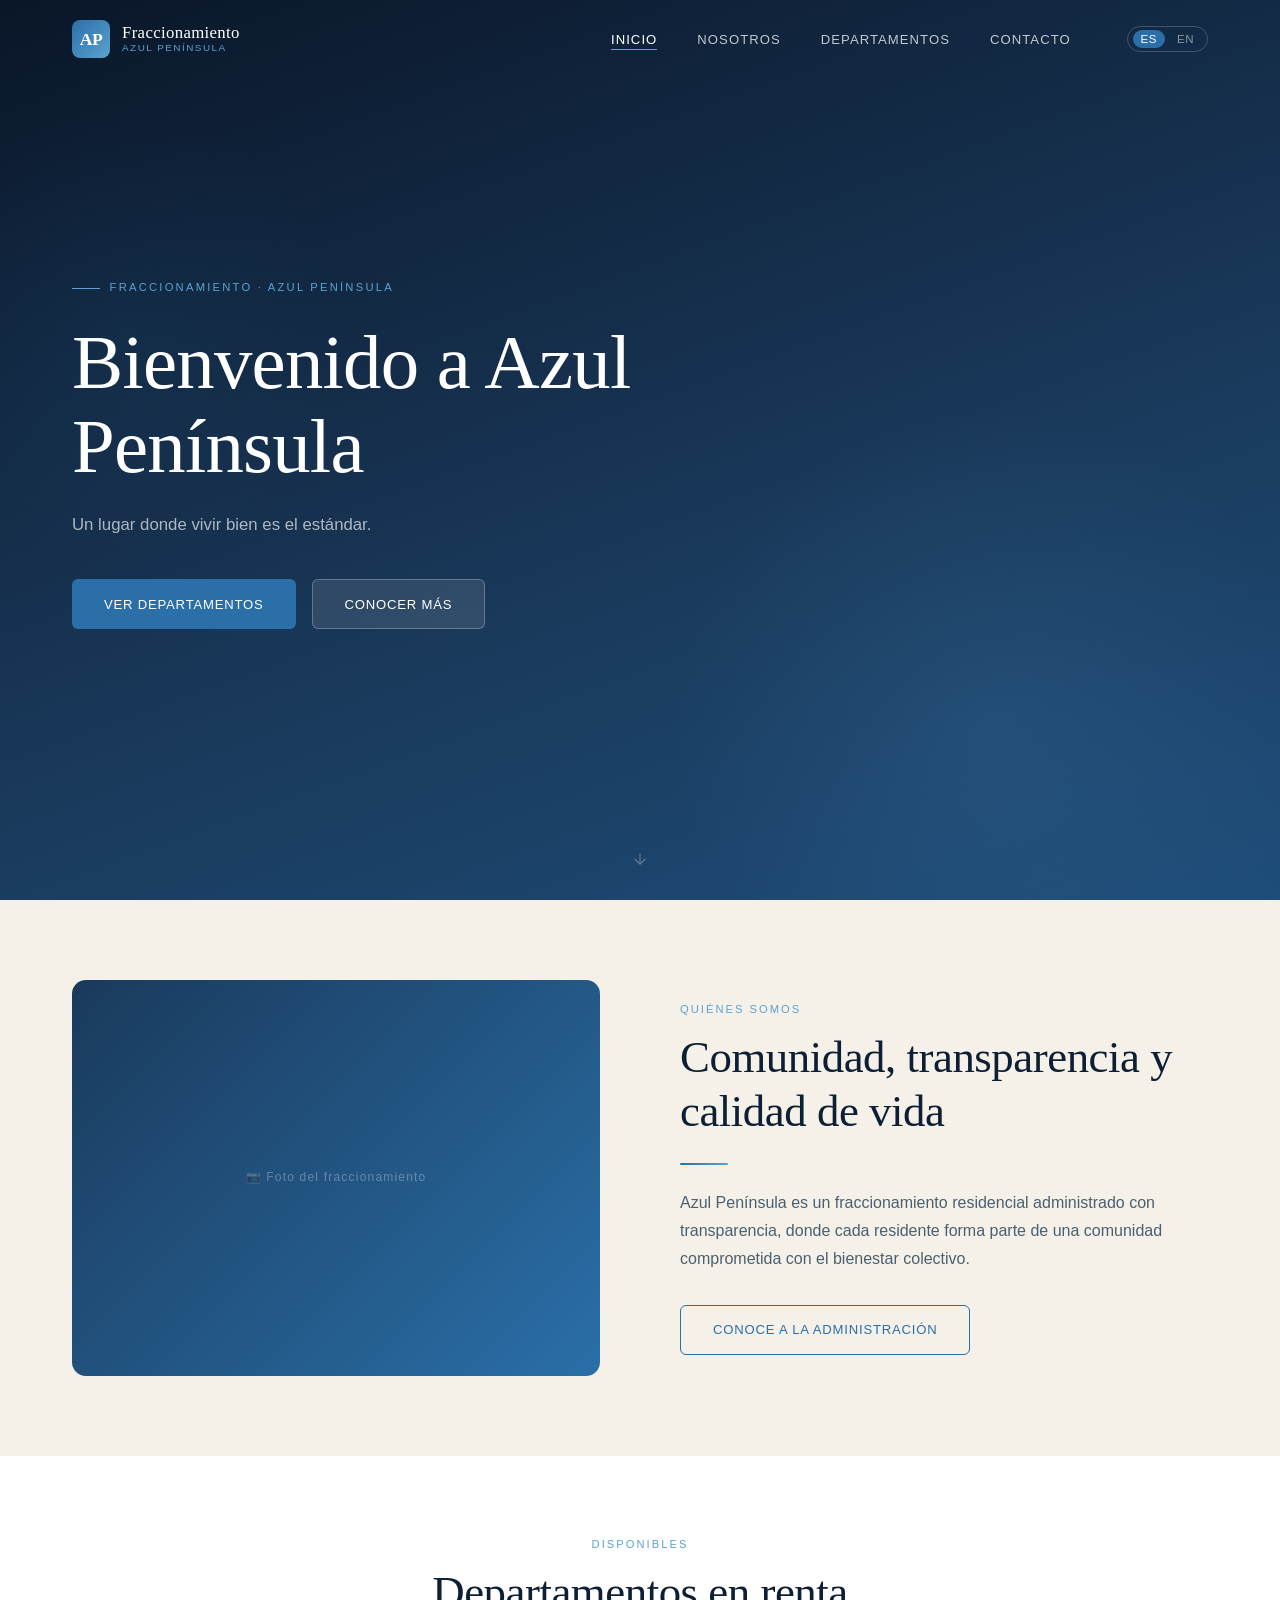
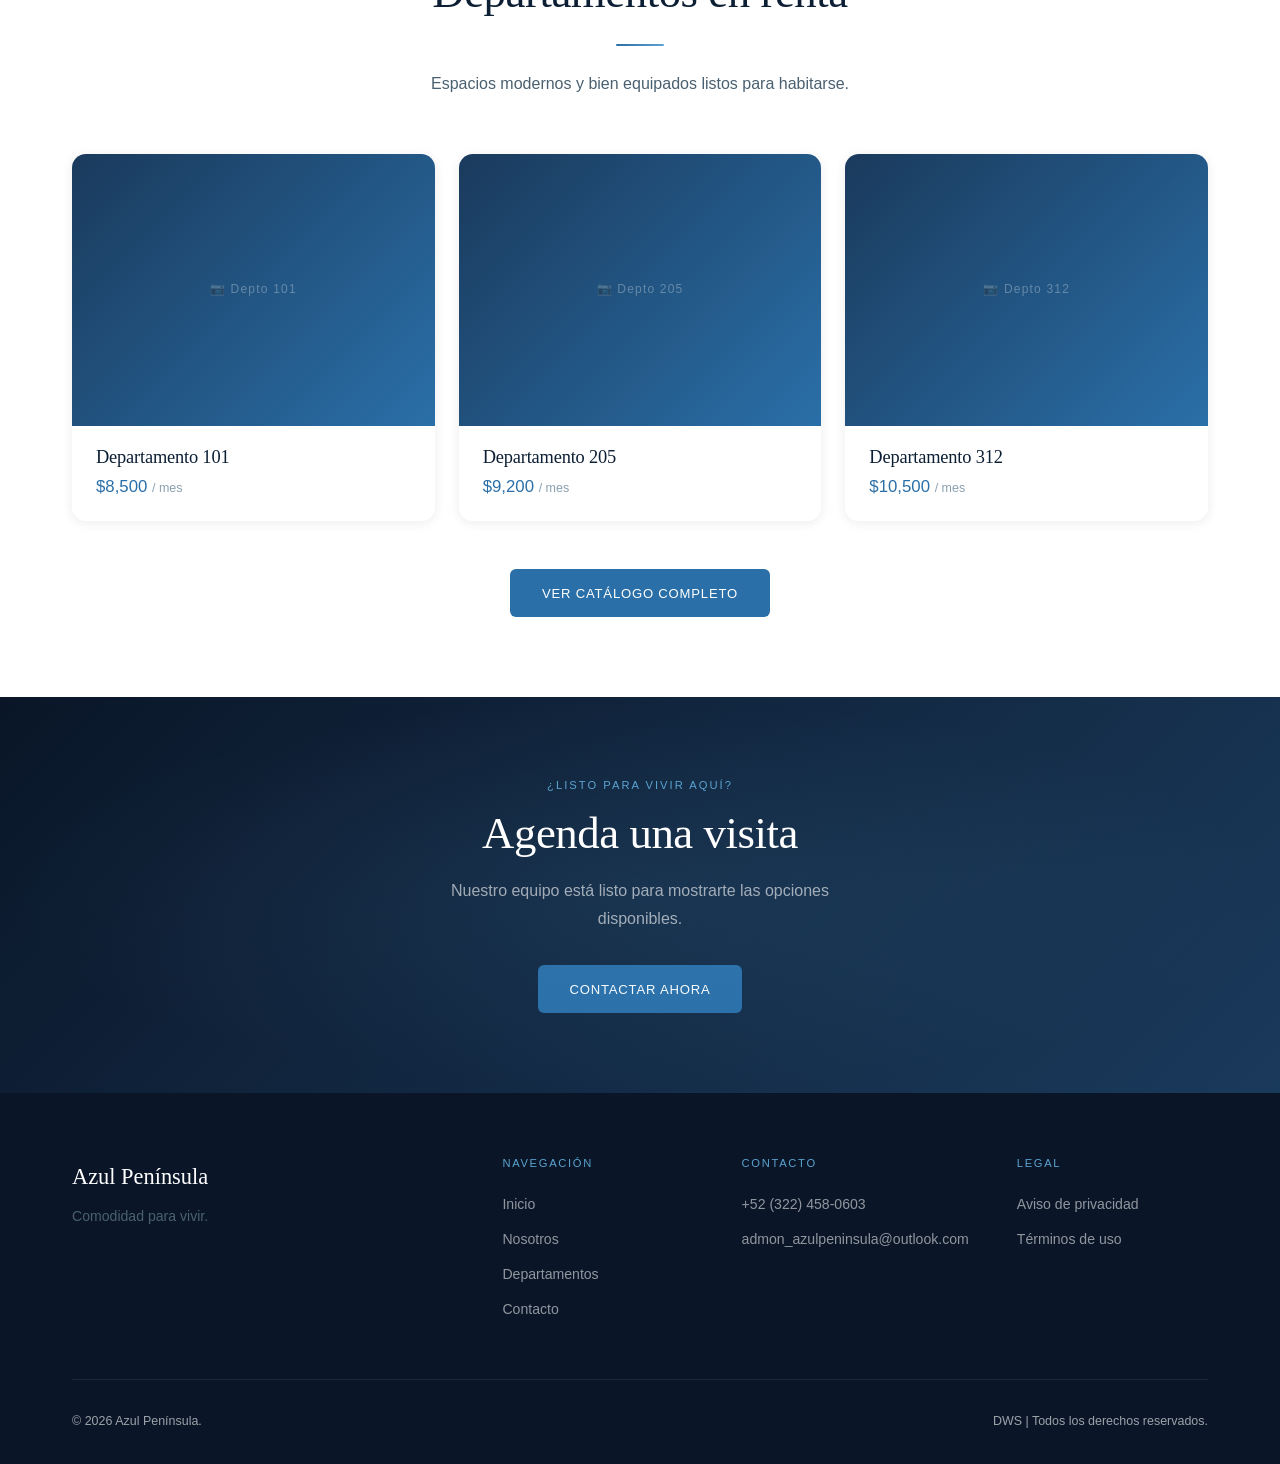
==== commit 2fa2939d: "fix nav menu" ====
--- a/index.html
+++ b/index.html
@@ -308,8 +308,8 @@
         <a href="index.html" class="nav-logo">
           <div class="nav-logo-mark">AP</div>
           <div class="nav-logo-text">
-            <span class="name">Azul Península</span>
-            <span class="tagline">Residencial</span>
+            <span class="name">Fraccionamiento</span>
+            <span class="tagline">Azul Península</span>
           </div>
         </a>
 
@@ -344,7 +344,7 @@
     <section class="hero">
       <div class="container">
         <div class="hero-content">
-          <span class="hero-eyebrow">Azul Península · Residencial</span>
+          <span class="hero-eyebrow">Fraccionamiento · Azul Península</span>
           <h1 data-i18n="hero.titulo">Bienvenido a <em>Azul Península</em></h1>
           <p data-i18n="hero.subtitulo">
             Un lugar donde vivir bien es el estándar.
@@ -495,9 +495,7 @@
         <div class="footer-grid">
           <div class="footer-brand">
             <p class="name">Azul Península</p>
-            <p data-i18n="footer.tagline">
-              Residencias de calidad en la península.
-            </p>
+            <p data-i18n="footer.tagline">Comodidad para vivir.</p>
           </div>
           <div class="footer-col">
             <h4 data-i18n="footer.nav">Navegación</h4>
@@ -521,9 +519,11 @@
           <div class="footer-col">
             <h4 data-i18n="footer.contacto">Contacto</h4>
             <ul>
-              <li><a href="tel:+52XXXXXXXXXX">+52 (XXX) XXX-XXXX</a></li>
+              <li><a href="tel:+523224580603">+52 (322) 458-0603</a></li>
               <li>
-                <a href="mailto:info@azulpeninsula.mx">info@azulpeninsula.mx</a>
+                <a href="admon_azulpeninsula@outlook.com"
+                  >admon_azulpeninsula@outlook.com</a
+                >
               </li>
             </ul>
           </div>
@@ -540,7 +540,7 @@
           </div>
         </div>
         <div class="footer-bottom">
-          <span>© 2025 Azul Península.</span>
+          <span>© 2026 Azul Península.</span>
           <span data-i18n="footer.rights">Todos los derechos reservados.</span>
         </div>
       </div>
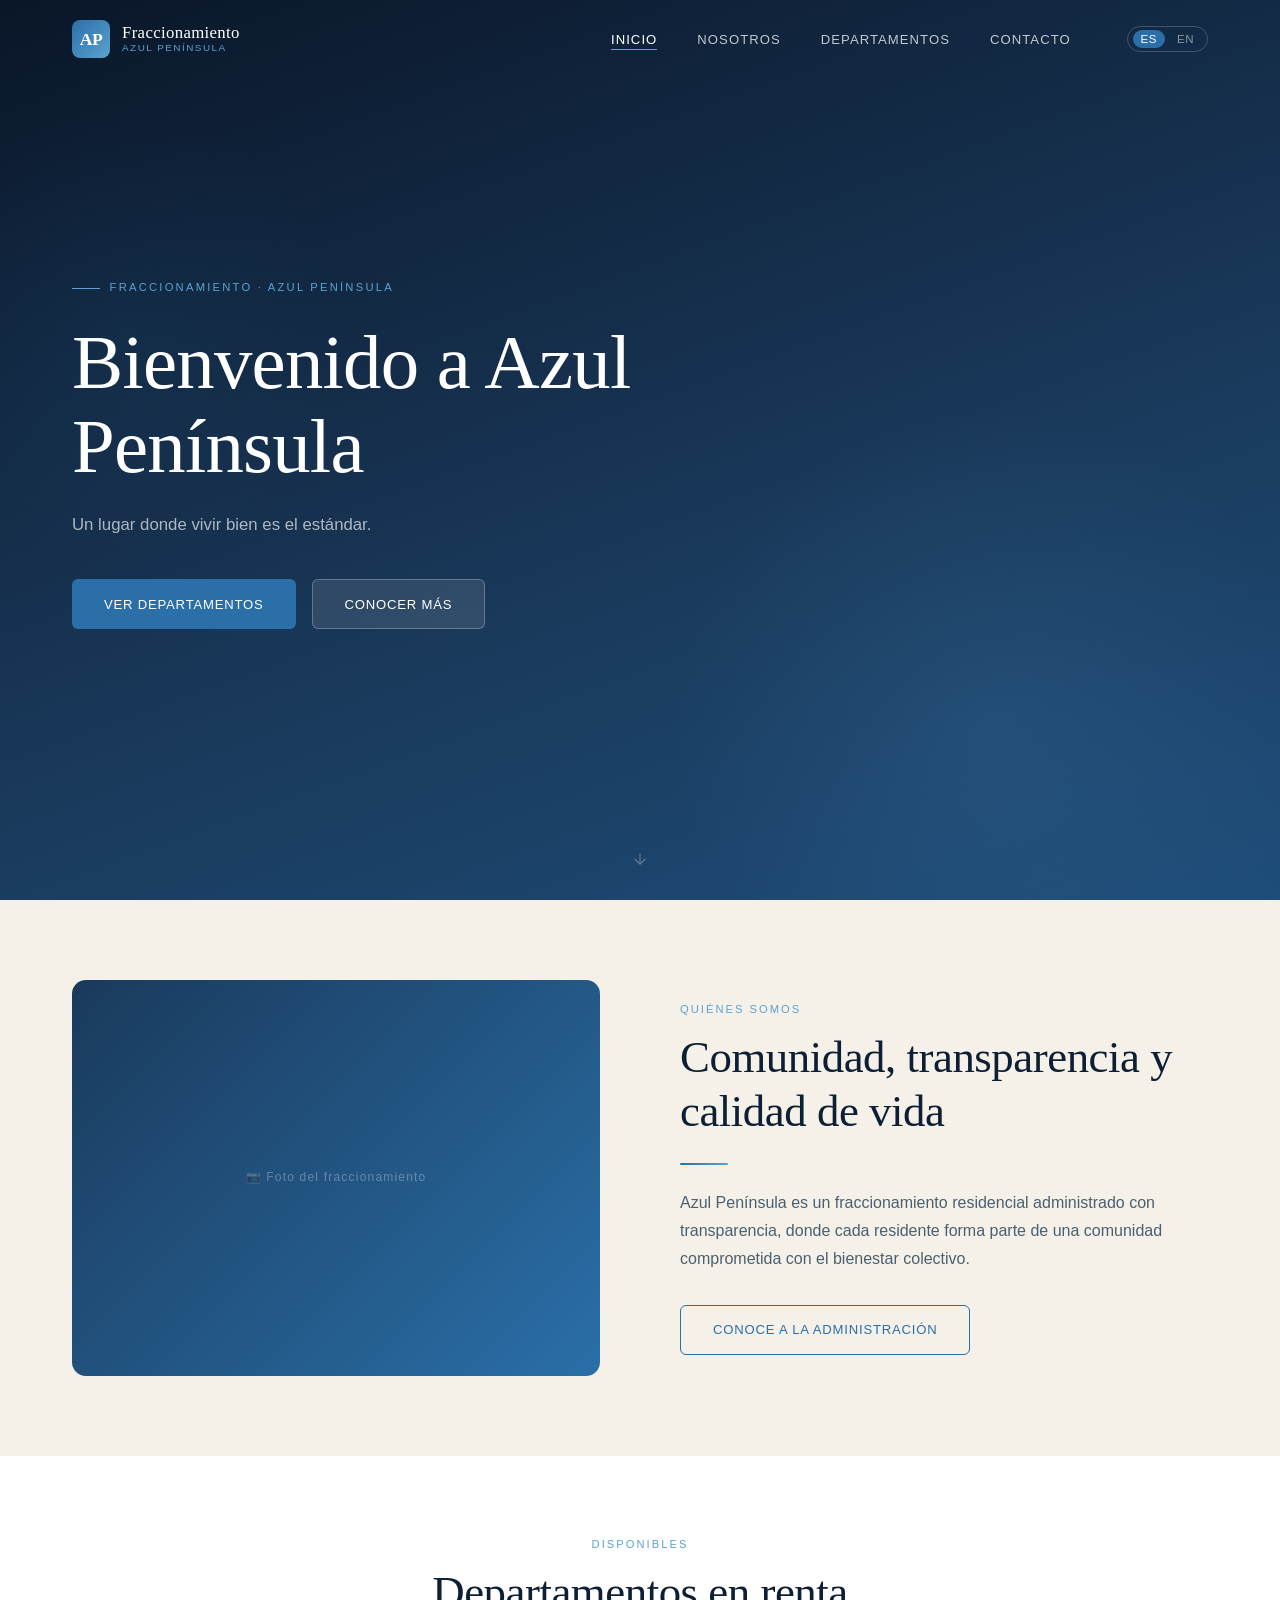
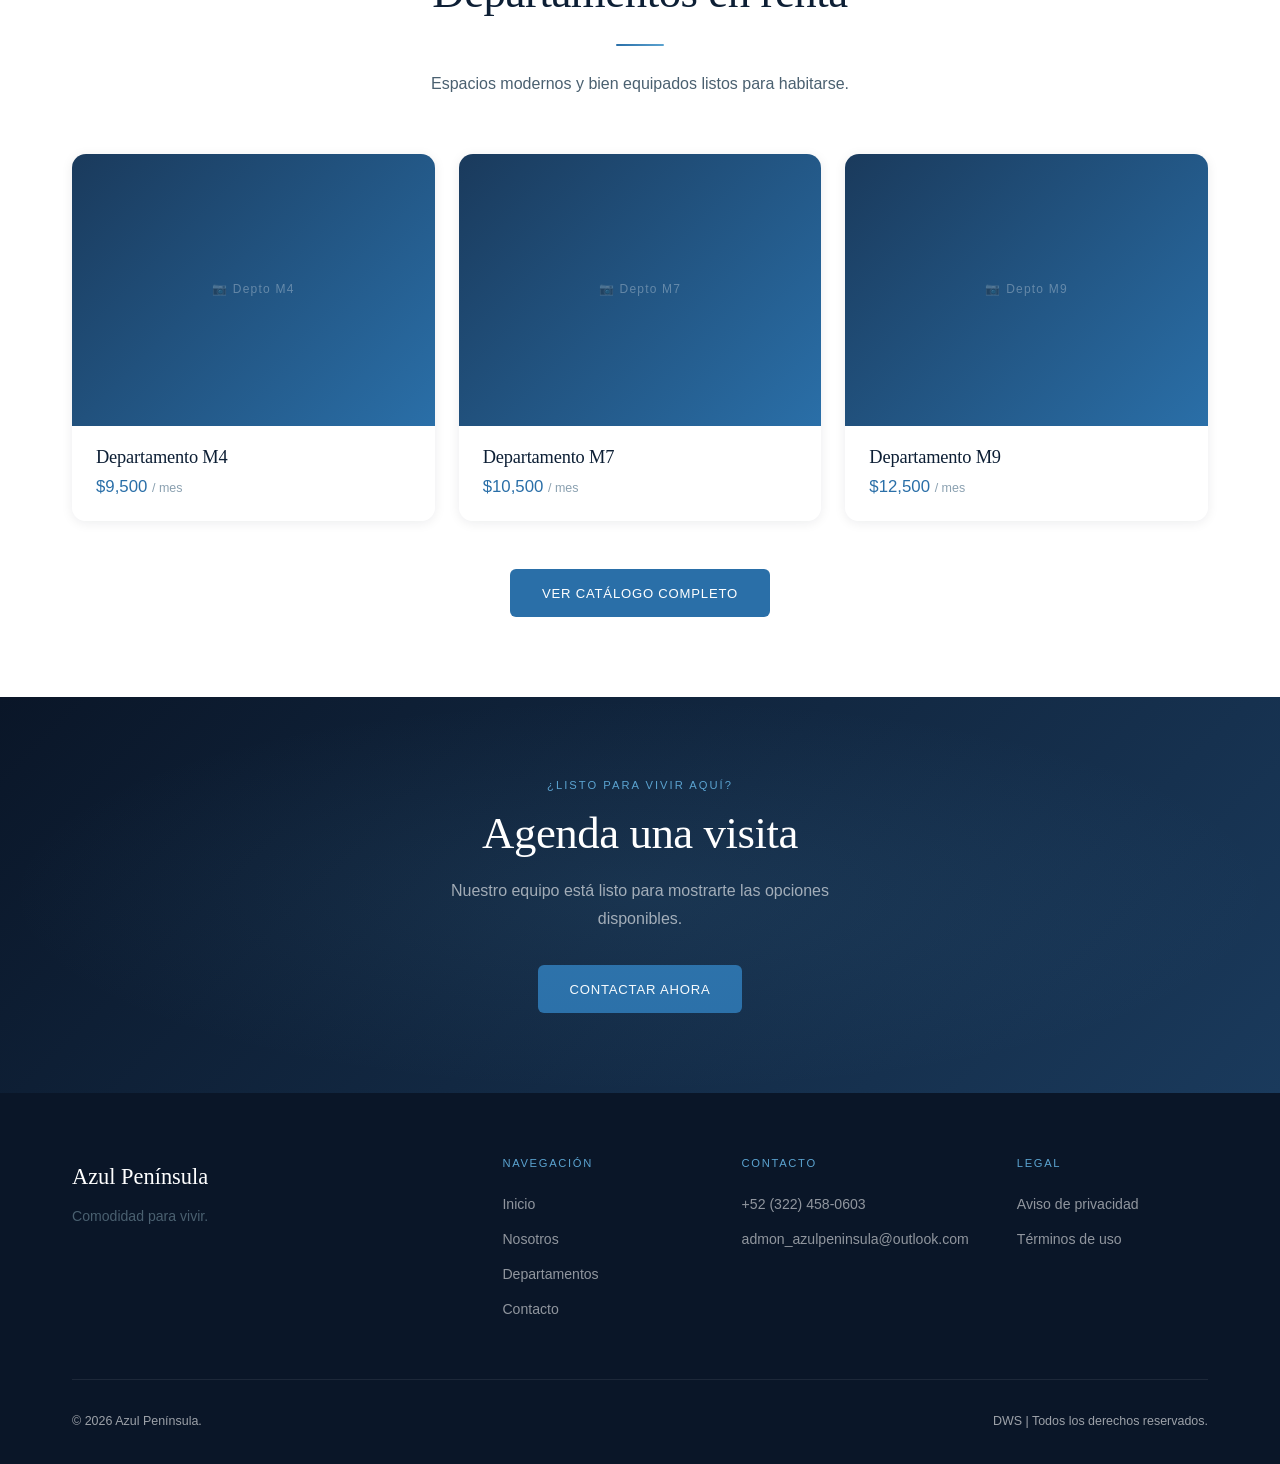
==== commit 9051ac4d: "add management translation" ====
--- a/index.html
+++ b/index.html
@@ -4,6 +4,7 @@
     <meta charset="UTF-8" />
     <meta name="viewport" content="width=device-width, initial-scale=1.0" />
     <title>Azul Península — Residencias</title>
+    <link rel="icon" type="image/svg+xml" href="./favicon.svg" />
     <meta
       name="description"
       content="Fraccionamiento residencial Azul Península. Departamentos en renta con calidad, seguridad y comunidad."
@@ -259,6 +260,7 @@
         content: "";
         position: absolute;
         inset: 0;
+        pointer-events: none;
         background: radial-gradient(
           ellipse at center,
           rgba(91, 163, 208, 0.1) 0%,
@@ -424,36 +426,36 @@
           <!-- Card 1 -->
           <div class="listing-preview-card">
             <div class="listing-img">
-              <div class="img-placeholder">📷 Depto 101</div>
+              <div class="img-placeholder">📷 Depto M4</div>
             </div>
             <div class="listing-info">
-              <h4>Departamento 101</h4>
+              <h4>Departamento M4</h4>
               <p class="listing-price">
-                $8,500 <span data-i18n="listings.card.renta">/ mes</span>
+                $9,500 <span data-i18n="listings.card.renta">/ mes</span>
               </p>
             </div>
           </div>
           <!-- Card 2 -->
           <div class="listing-preview-card">
             <div class="listing-img">
-              <div class="img-placeholder">📷 Depto 205</div>
+              <div class="img-placeholder">📷 Depto M7</div>
             </div>
             <div class="listing-info">
-              <h4>Departamento 205</h4>
+              <h4>Departamento M7</h4>
               <p class="listing-price">
-                $9,200 <span data-i18n="listings.card.renta">/ mes</span>
+                $10,500 <span data-i18n="listings.card.renta">/ mes</span>
               </p>
             </div>
           </div>
           <!-- Card 3 -->
           <div class="listing-preview-card">
             <div class="listing-img">
-              <div class="img-placeholder">📷 Depto 312</div>
+              <div class="img-placeholder">📷 Depto M9</div>
             </div>
             <div class="listing-info">
-              <h4>Departamento 312</h4>
+              <h4>Departamento M9</h4>
               <p class="listing-price">
-                $10,500 <span data-i18n="listings.card.renta">/ mes</span>
+                $12,500 <span data-i18n="listings.card.renta">/ mes</span>
               </p>
             </div>
           </div>
@@ -545,7 +547,6 @@
         </div>
       </div>
     </footer>
-
     <script src="js/main.js"></script>
   </body>
 </html>
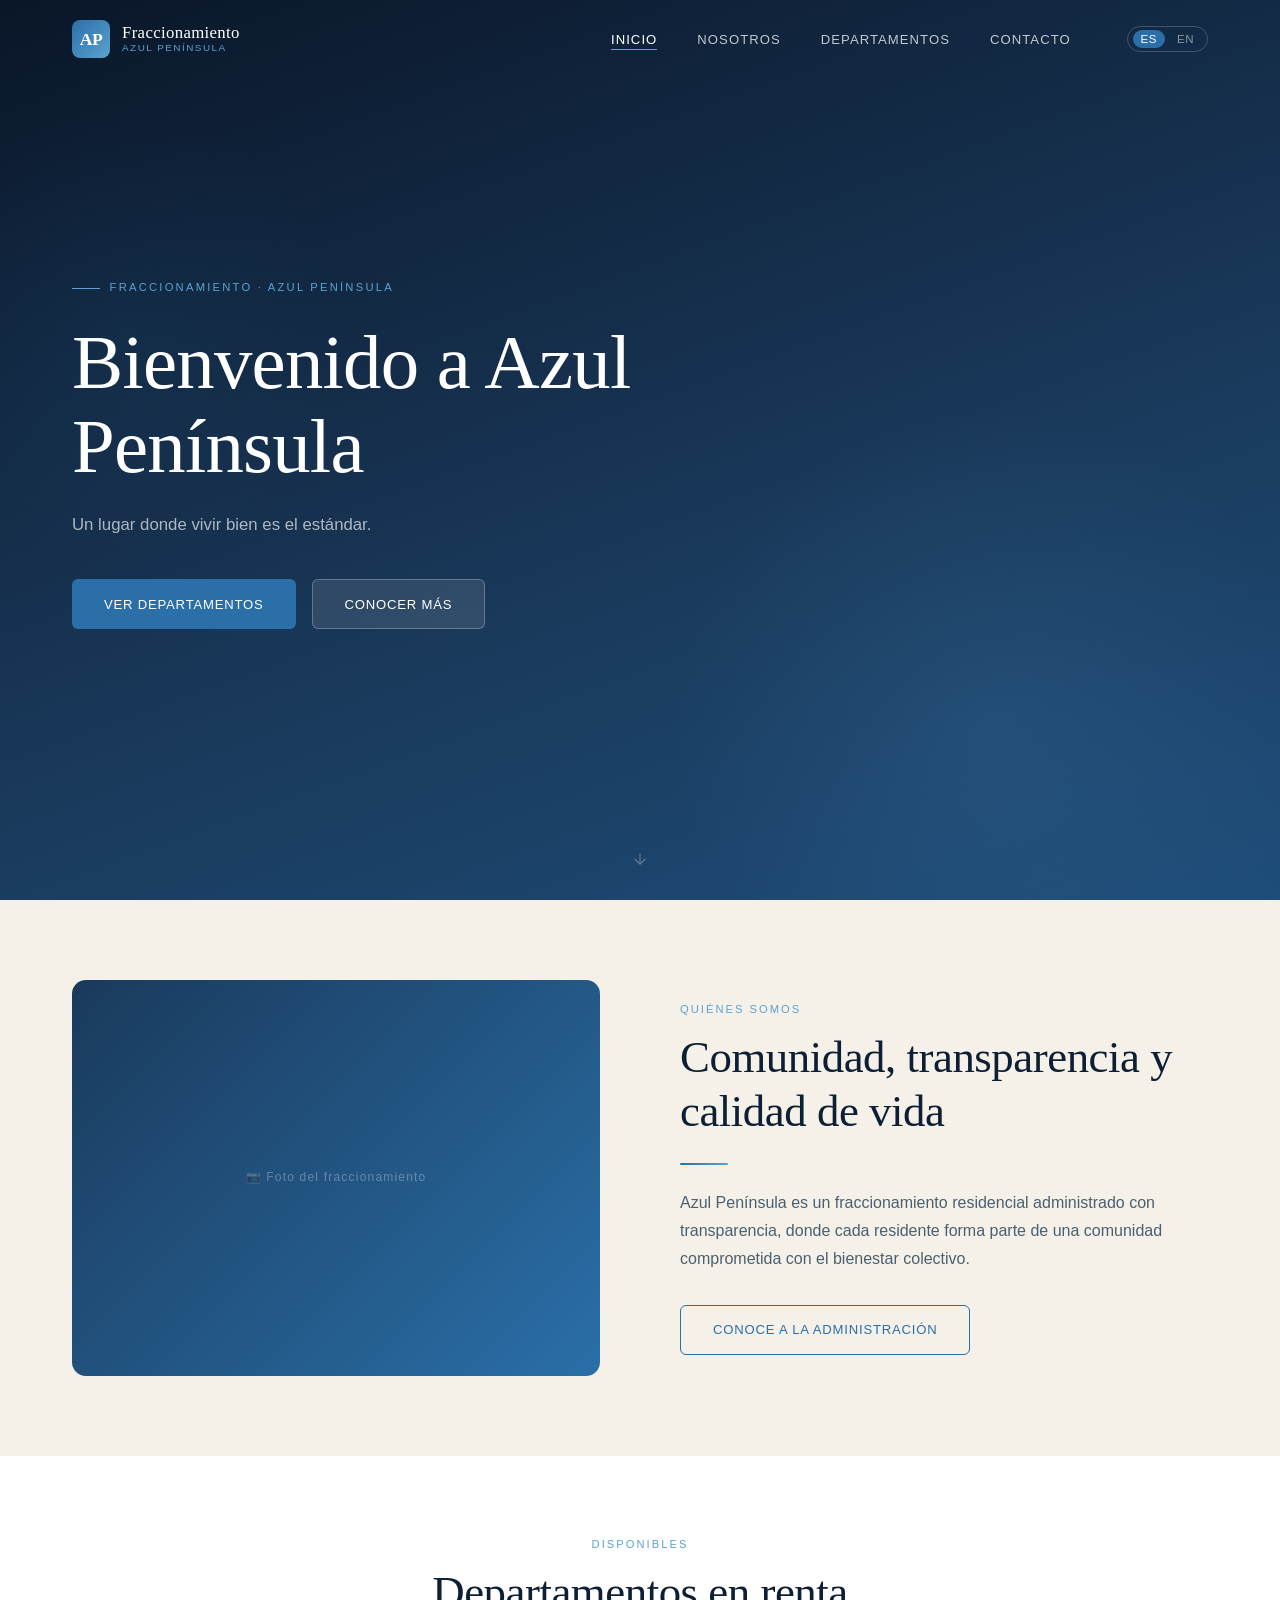
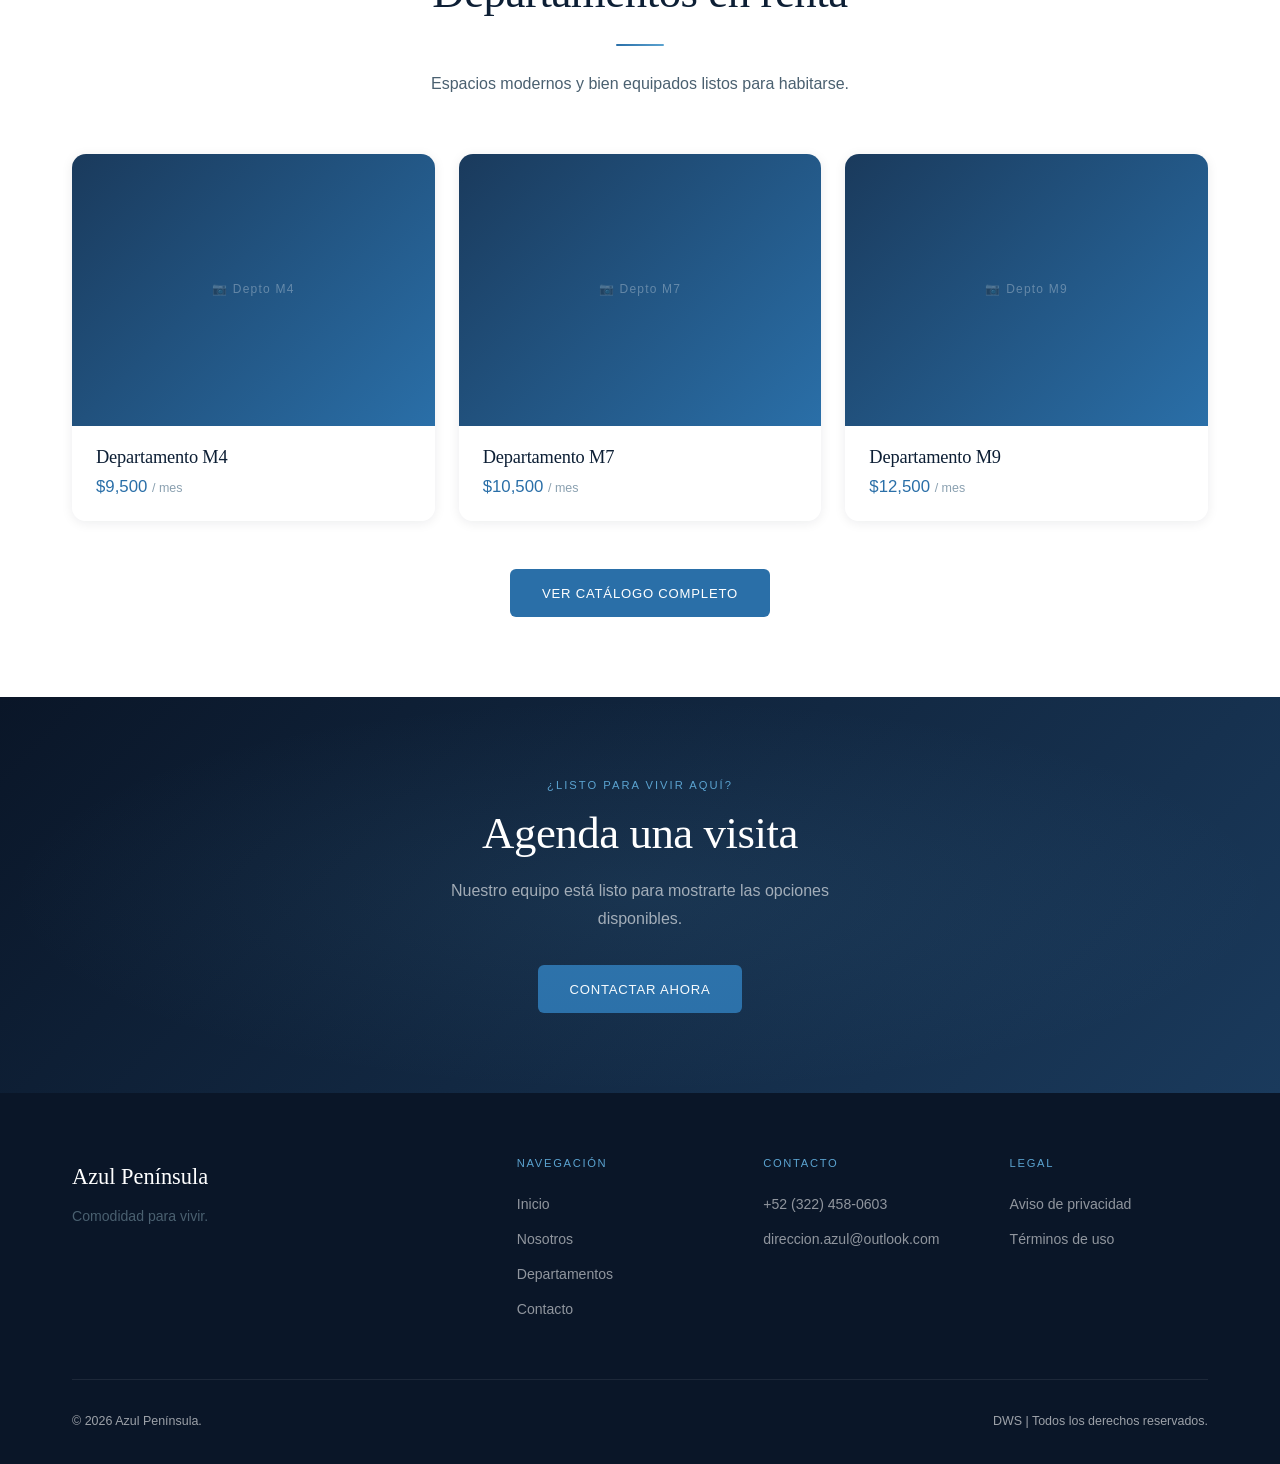
==== commit 2ad56e4b: "add dinamic footer" ====
--- a/index.html
+++ b/index.html
@@ -3,7 +3,7 @@
   <head>
     <meta charset="UTF-8" />
     <meta name="viewport" content="width=device-width, initial-scale=1.0" />
-    <title>Azul Península — Residencias</title>
+    <title>Azul Península</title>
     <link rel="icon" type="image/svg+xml" href="./favicon.svg" />
     <meta
       name="description"
@@ -492,61 +492,8 @@
     </section>
 
     <!-- ══ FOOTER ══ -->
-    <footer class="footer">
-      <div class="container">
-        <div class="footer-grid">
-          <div class="footer-brand">
-            <p class="name">Azul Península</p>
-            <p data-i18n="footer.tagline">Comodidad para vivir.</p>
-          </div>
-          <div class="footer-col">
-            <h4 data-i18n="footer.nav">Navegación</h4>
-            <ul>
-              <li><a href="index.html" data-i18n="nav.inicio">Inicio</a></li>
-              <li>
-                <a href="pages/about.html" data-i18n="nav.nosotros">Nosotros</a>
-              </li>
-              <li>
-                <a href="pages/listings.html" data-i18n="nav.departamentos"
-                  >Departamentos</a
-                >
-              </li>
-              <li>
-                <a href="pages/contact.html" data-i18n="nav.contacto"
-                  >Contacto</a
-                >
-              </li>
-            </ul>
-          </div>
-          <div class="footer-col">
-            <h4 data-i18n="footer.contacto">Contacto</h4>
-            <ul>
-              <li><a href="tel:+523224580603">+52 (322) 458-0603</a></li>
-              <li>
-                <a href="admon_azulpeninsula@outlook.com"
-                  >admon_azulpeninsula@outlook.com</a
-                >
-              </li>
-            </ul>
-          </div>
-          <div class="footer-col">
-            <h4 data-i18n="footer.legal">Legal</h4>
-            <ul>
-              <li>
-                <a href="#" data-i18n="footer.aviso">Aviso de privacidad</a>
-              </li>
-              <li>
-                <a href="#" data-i18n="footer.terminos">Términos de uso</a>
-              </li>
-            </ul>
-          </div>
-        </div>
-        <div class="footer-bottom">
-          <span>© 2026 Azul Península.</span>
-          <span data-i18n="footer.rights">Todos los derechos reservados.</span>
-        </div>
-      </div>
-    </footer>
+    <div id="footer"></div>
+
     <script src="js/main.js"></script>
   </body>
 </html>
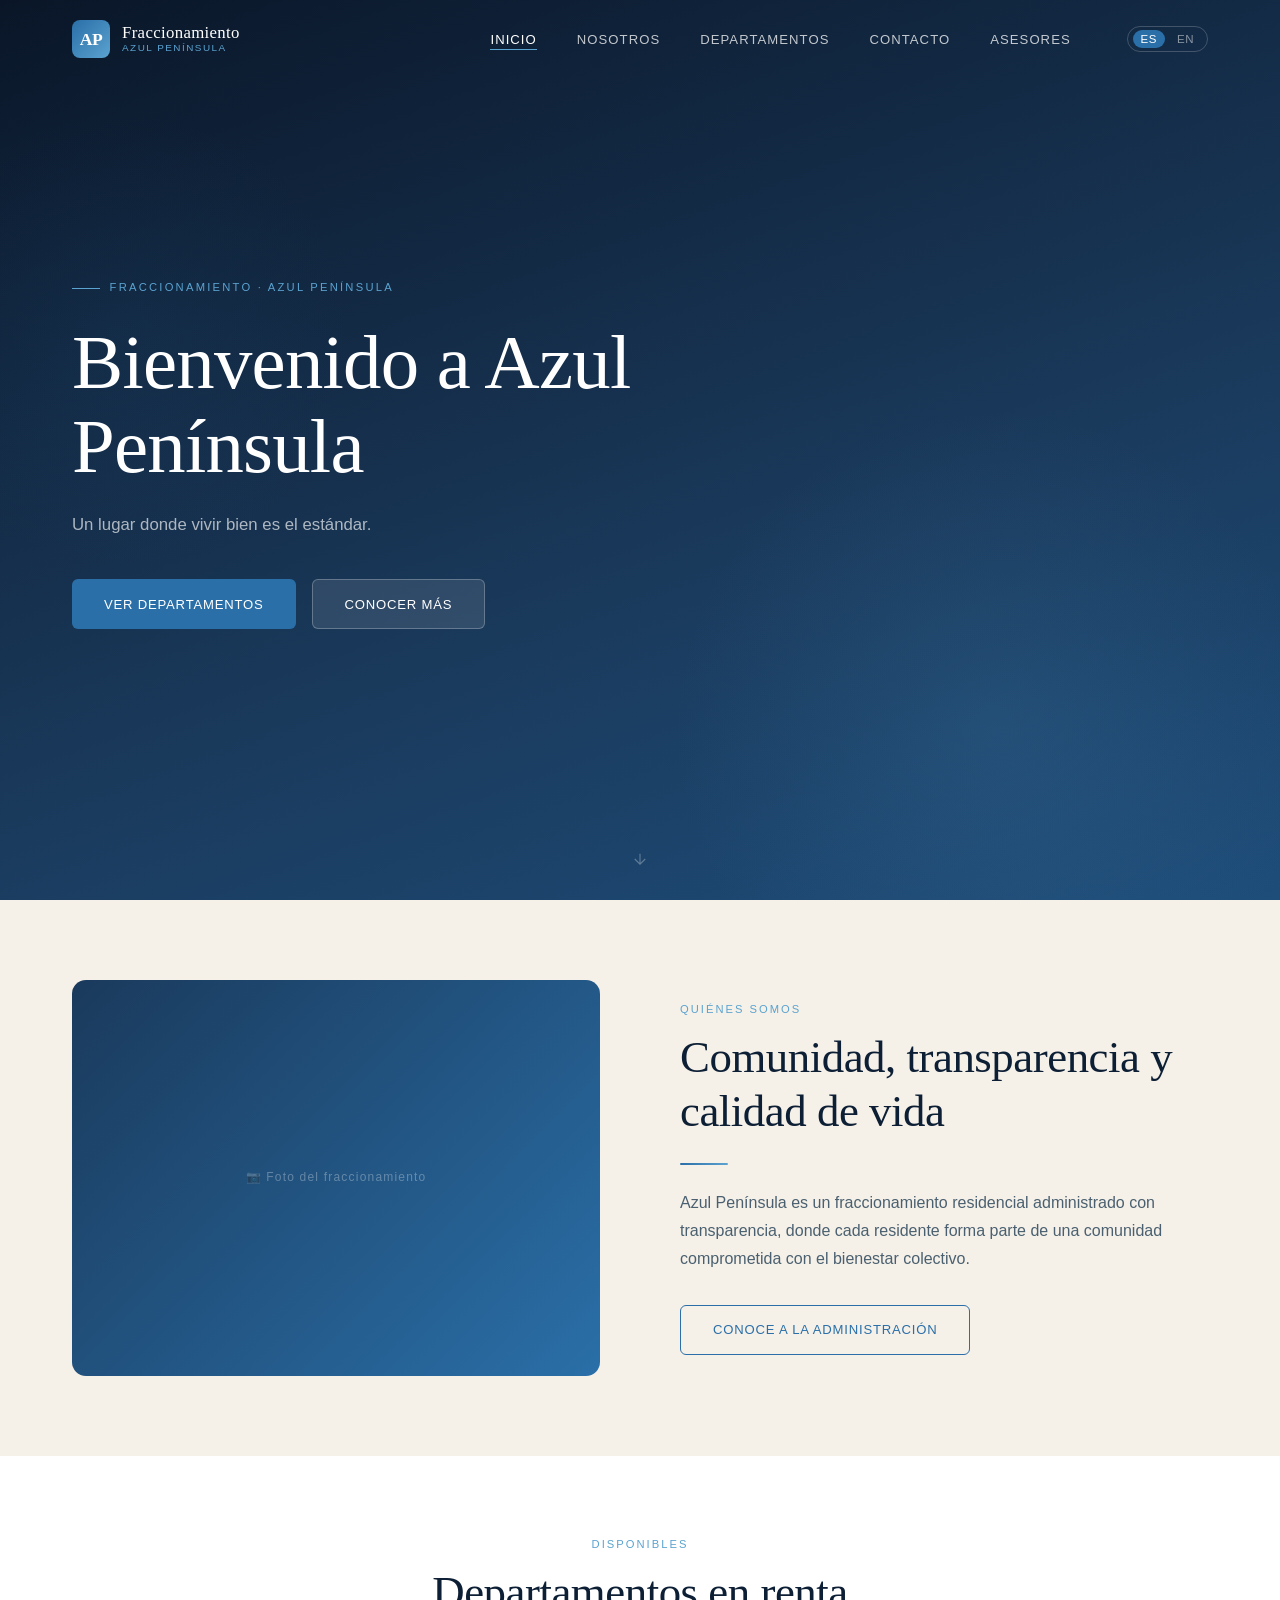
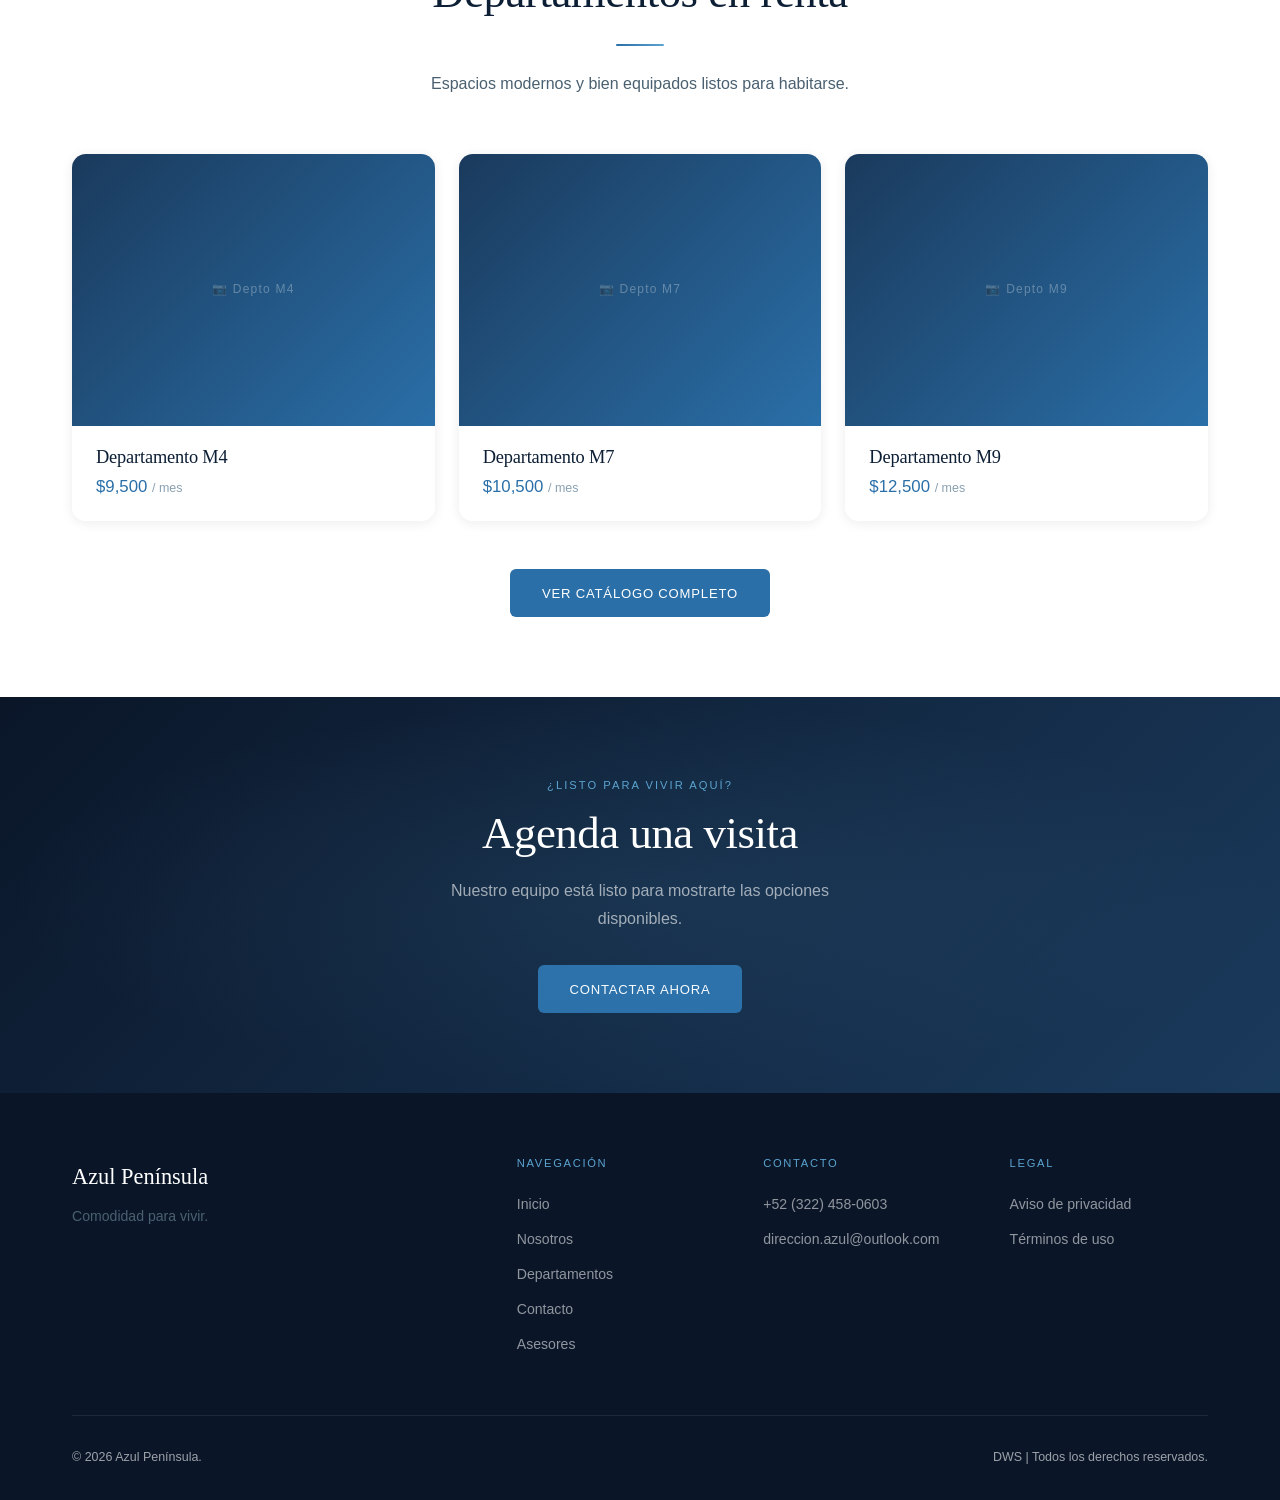
==== commit d66affc7: "add real state agents" ====
--- a/index.html
+++ b/index.html
@@ -327,6 +327,9 @@
           </li>
           <li>
             <a href="pages/contact.html" data-i18n="nav.contacto">Contacto</a>
+          </li>
+          <li>
+            <a href="pages/asesores.html" data-i18n="nav.asesores">Asesores</a>
           </li>
           <li>
             <div class="lang-switch">
